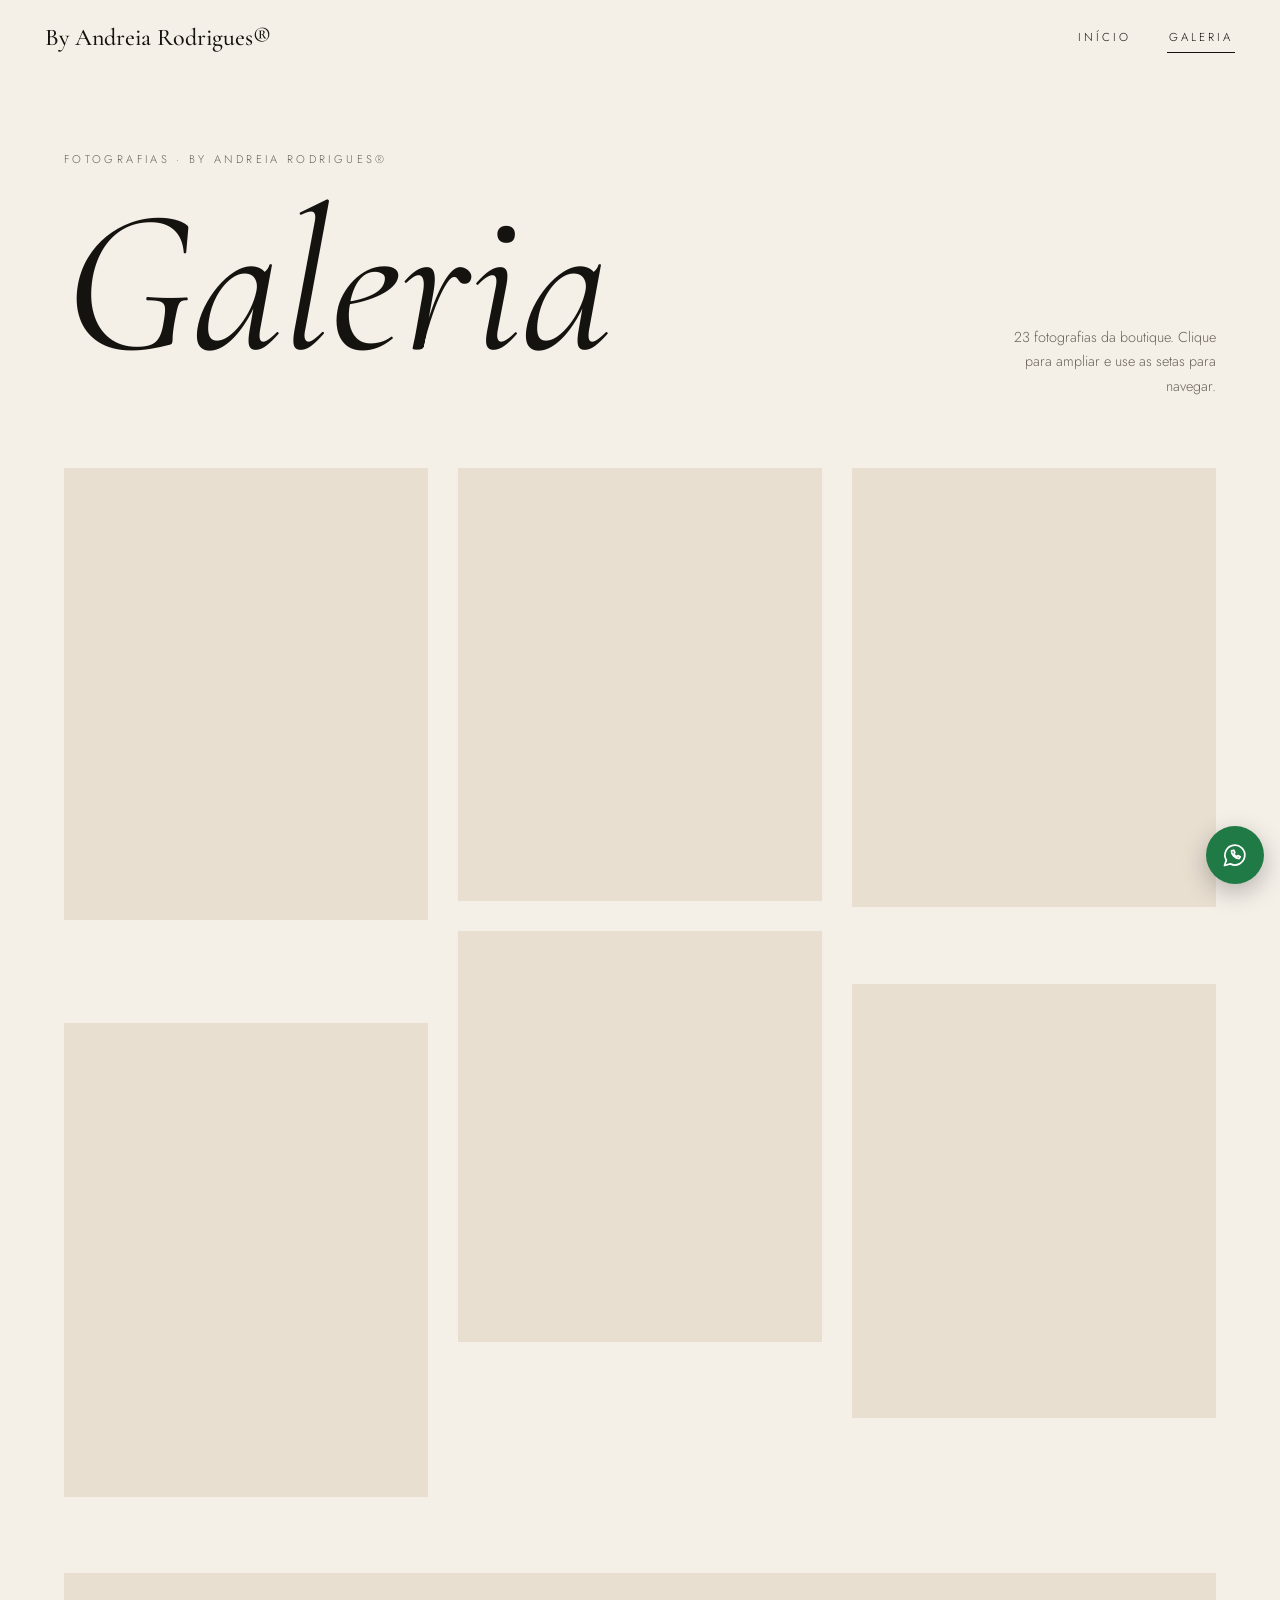
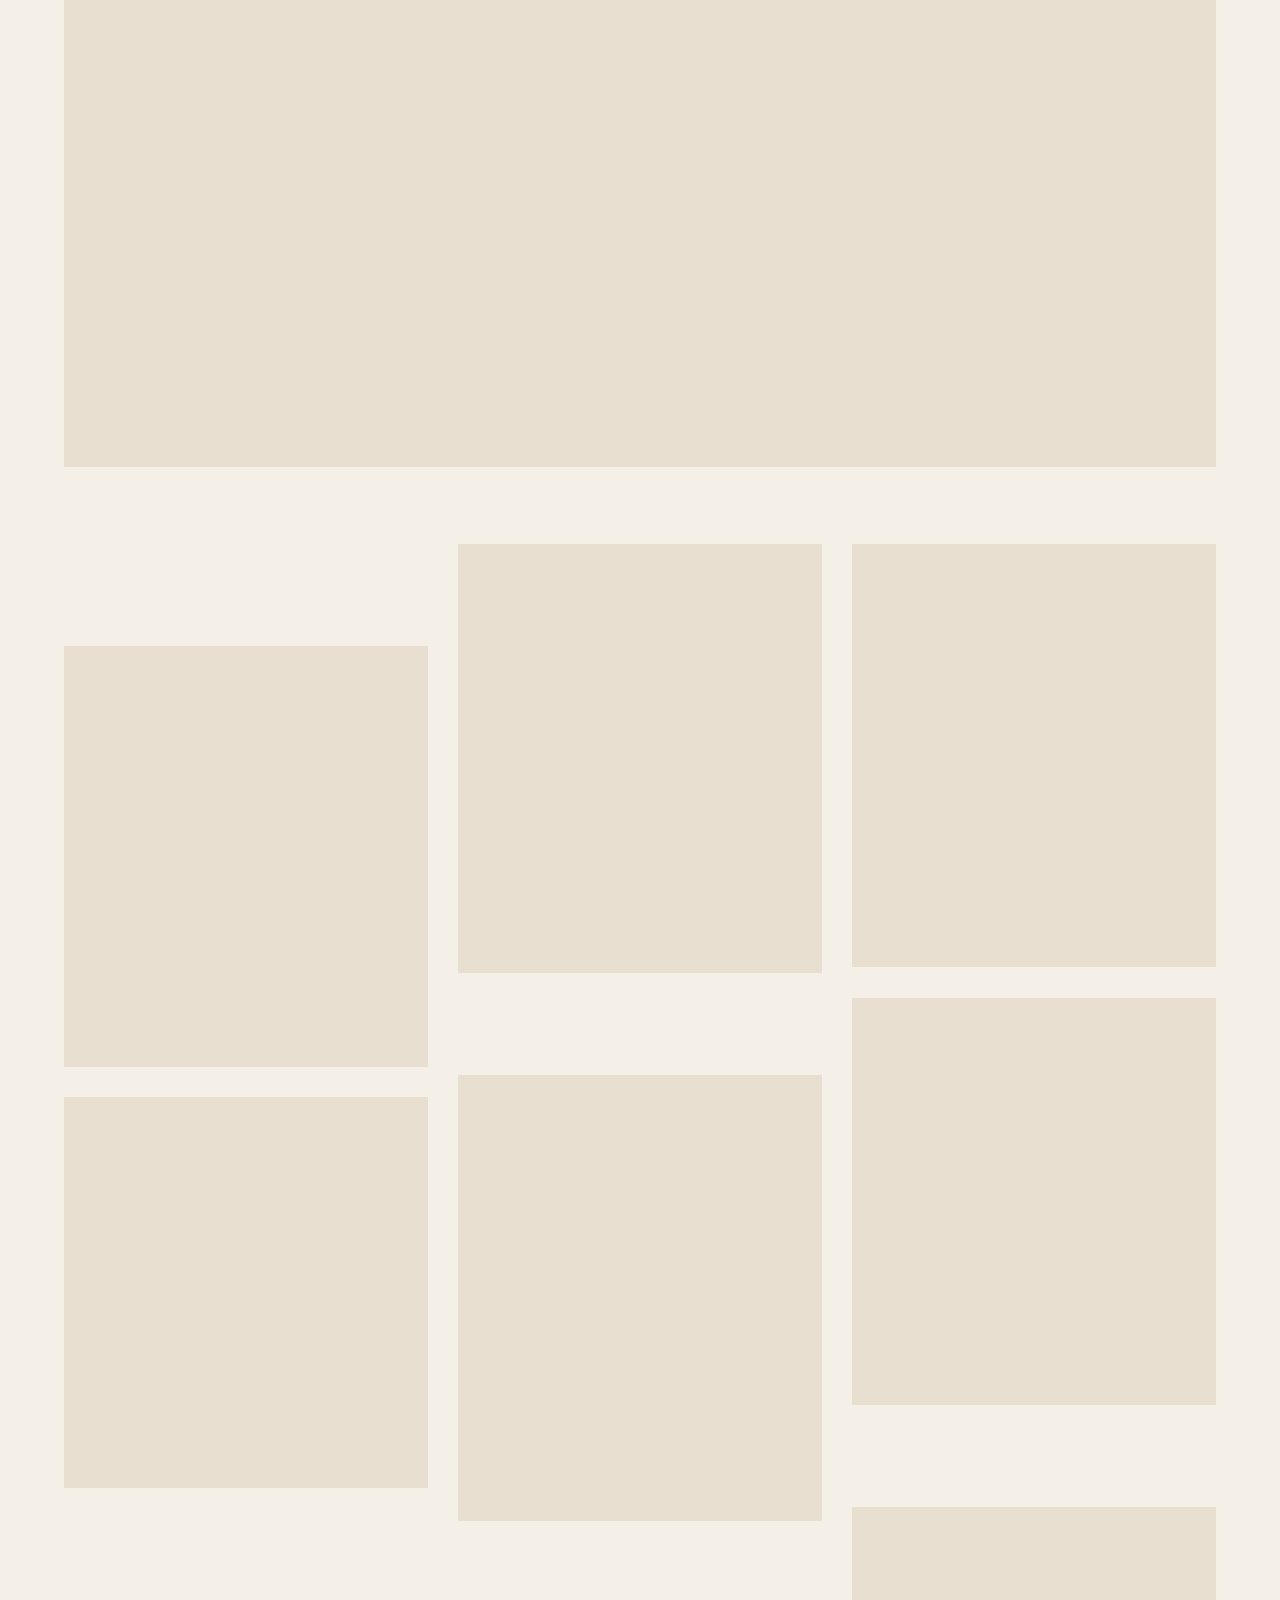
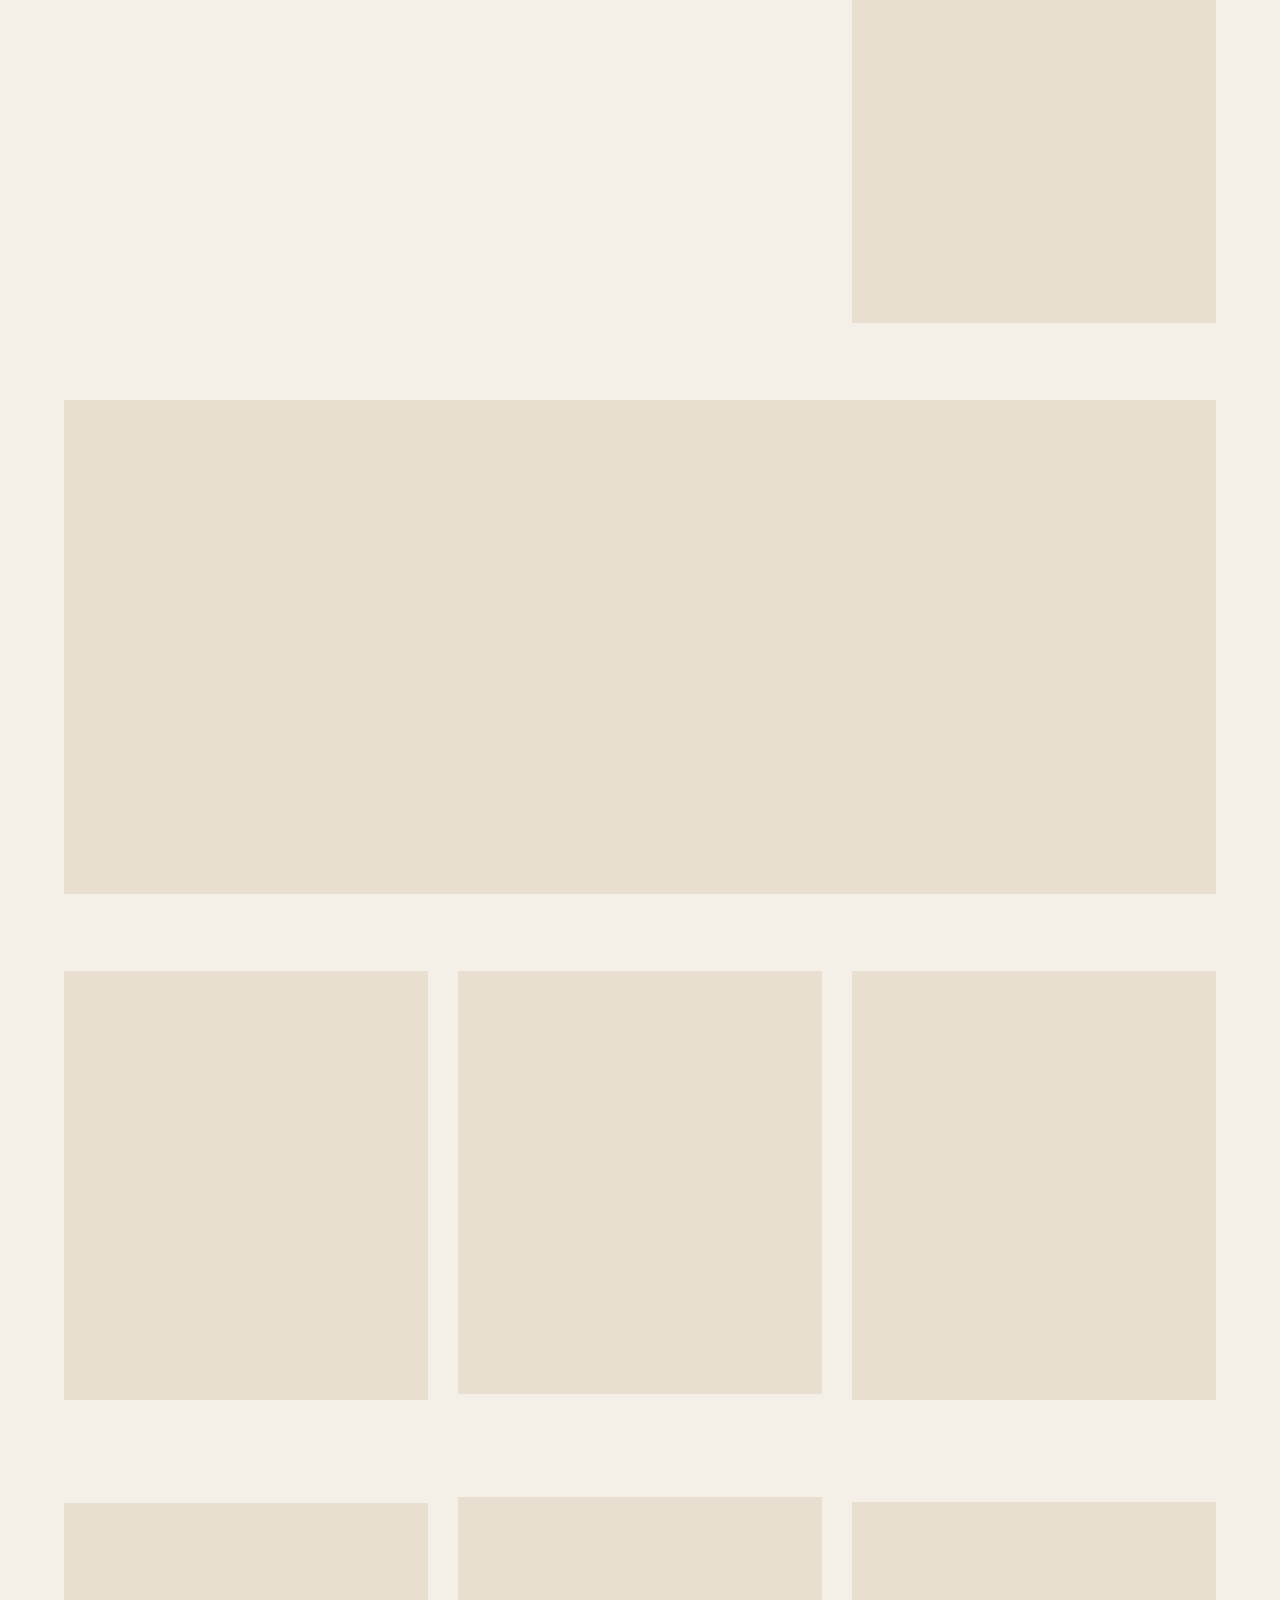
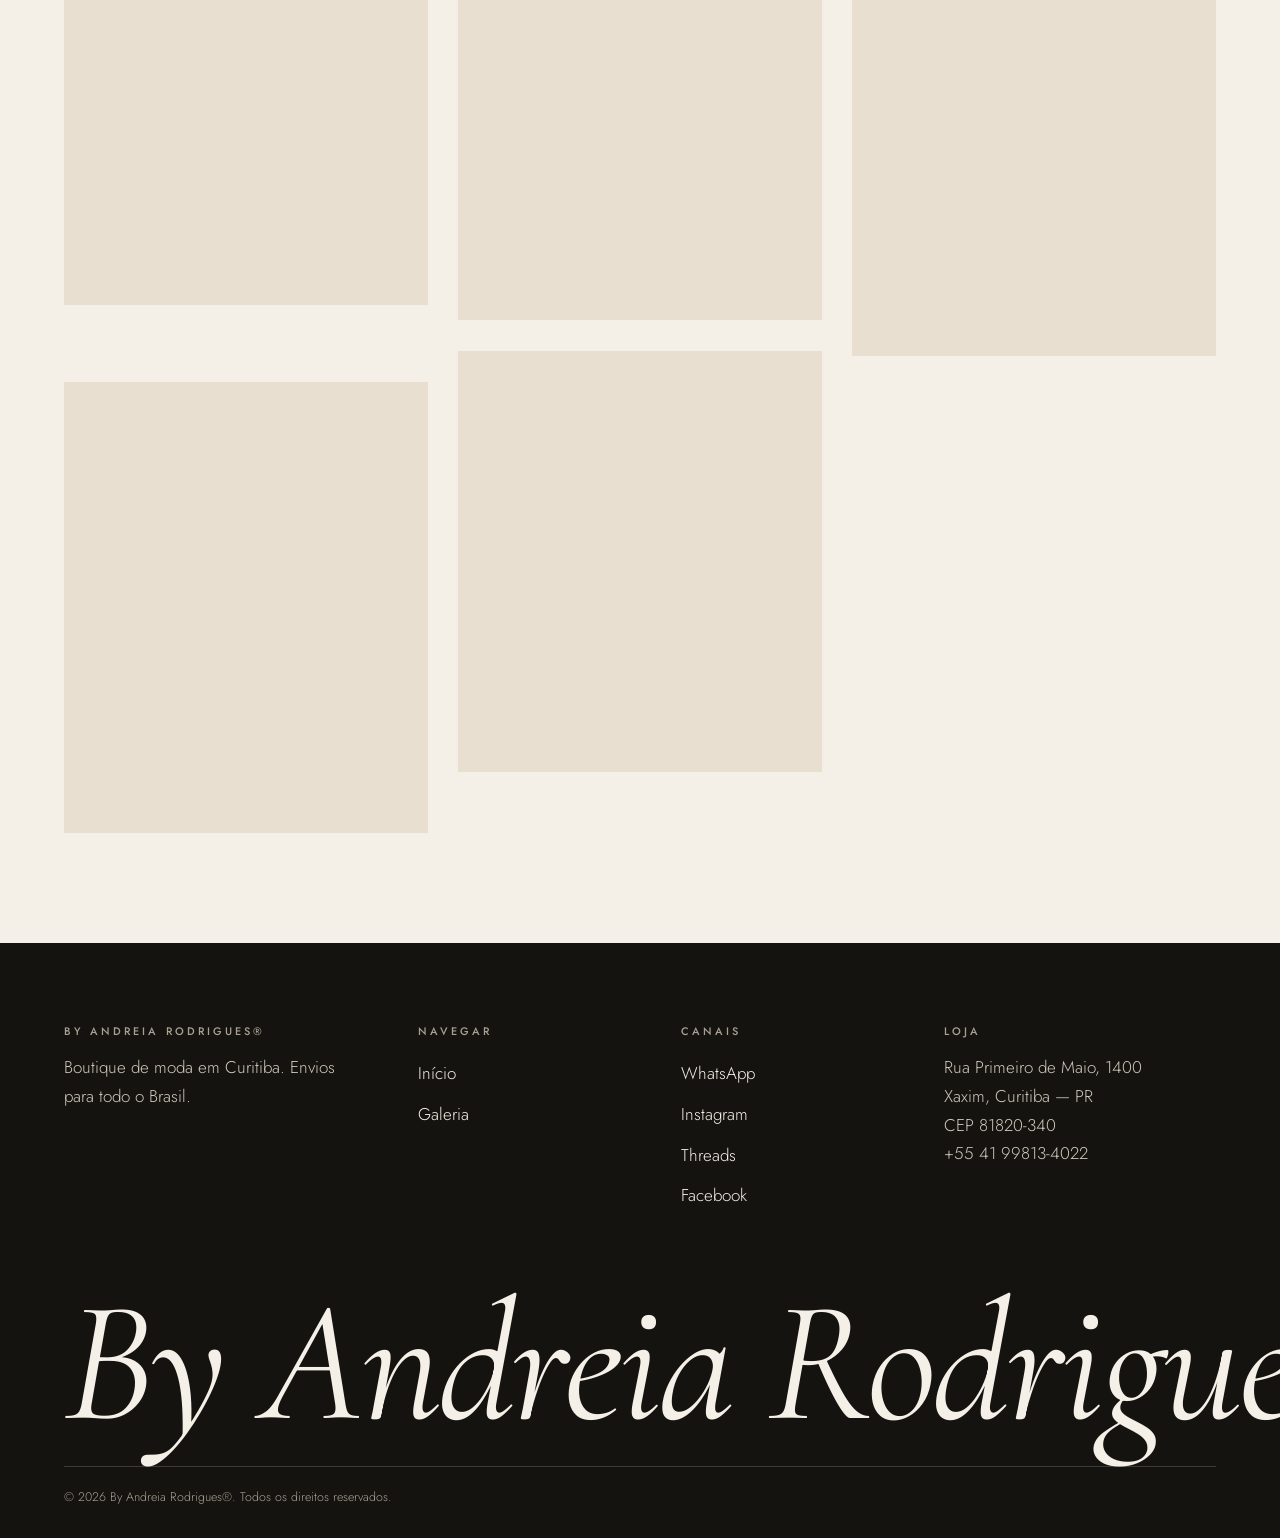
==== galeria.html @ 469074f7 "Add files via upload" ====
<!DOCTYPE html>
<html lang="pt-BR">
<head>
<meta charset="utf-8">
<meta name="viewport" content="width=device-width, initial-scale=1, viewport-fit=cover">
<title>Galeria — By Andreia Rodrigues®</title>
<meta name="description" content="Fotografias da boutique By Andreia Rodrigues®, em Curitiba: looks, conjuntos e detalhes.">
<meta name="theme-color" content="#15130f">
<meta property="og:title" content="Galeria — By Andreia Rodrigues®"><meta property="og:description" content="Fotografias da boutique By Andreia Rodrigues®, em Curitiba: looks, conjuntos e detalhes."><meta property="og:type" content="website"><meta property="og:image" content="assets/images/hero/04.webp">
<link rel="preconnect" href="https://fonts.googleapis.com"><link rel="preconnect" href="https://fonts.gstatic.com" crossorigin>
<link href="https://fonts.googleapis.com/css2?family=Cormorant+Garamond:ital,wght@0,400;0,500;1,400&family=Jost:wght@300;400;500&display=swap" rel="stylesheet">

<link rel="stylesheet" href="assets/css/style.css"><link rel="stylesheet" href="assets/css/gallery.css">
<script type="application/ld+json">{"@context":"https://schema.org","@type":"ClothingStore","name":"By Andreia Rodrigues®","telephone":"+55 41 99813-4022","address":{"@type":"PostalAddress","streetAddress":"Rua Primeiro de Maio, 1400","addressLocality":"Curitiba","addressRegion":"PR","postalCode":"81820-340","addressCountry":"BR"},"sameAs":["https://www.instagram.com/byandreiarodrigues/","https://www.threads.com/@byandreiarodrigues","https://www.facebook.com/ByAndreiaRodrigues/"]}</script>
</head>
<body>
<a class="skip" href="#main">Ir para o conteúdo</a>
<div class="cv" aria-hidden="true"></div>
<header><a class="logo" href="index.html" data-pg aria-label="By Andreia Rodrigues, início">By Andreia Rodrigues®</a>
<button class="bg" aria-label="Abrir menu" aria-expanded="false"><i></i><i></i></button>
<nav aria-label="Principal"><a href="index.html" data-pg>Início</a><a href="galeria.html" data-pg aria-current="page">Galeria</a></nav></header>
<main id="main"><div class="gh"><div><p class="eb">Fotografias · By Andreia Rodrigues®</p><h1 class="kin">Galeria</h1></div><p class="n">23 fotografias da boutique. Clique para ampliar e use as setas para navegar.</p></div>
<div class="mas"><figure><button data-n="01" aria-label="Ampliar: Vestido preto com camisa de poá"><div class="mk"><img src="assets/images/gallery/04.webp" width="1000" height="1243" alt="Vestido preto com camisa de poá" loading="lazy" decoding="async" ></div></button></figure>
<figure><button data-n="02" aria-label="Ampliar: Conjunto jeans azul"><div class="mk"><img src="assets/images/gallery/02.webp" width="997" height="1300" alt="Conjunto jeans azul" loading="lazy" decoding="async" ></div></button></figure>
<figure><button data-n="03" aria-label="Ampliar: Saia de poá com jaqueta preta"><div class="mk"><img src="assets/images/gallery/13.webp" width="1000" height="1189" alt="Saia de poá com jaqueta preta" loading="lazy" decoding="async" ></div></button></figure>
<figure><button data-n="04" aria-label="Ampliar: Vestido floral turquesa"><div class="mk"><img src="assets/images/gallery/06.webp" width="1000" height="1130" alt="Vestido floral turquesa" loading="lazy" decoding="async" ></div></button></figure>
<figure><button data-n="05" aria-label="Ampliar: Conjunto estampado azul"><div class="mk"><img src="assets/images/gallery/24.webp" width="1000" height="1207" alt="Conjunto estampado azul" loading="lazy" decoding="async" ></div></button></figure>
<figure><button data-n="06" aria-label="Ampliar: Conjunto listrado em tons neutros"><div class="mk"><img src="assets/images/gallery/03.webp" width="1000" height="1194" alt="Conjunto listrado em tons neutros" loading="lazy" decoding="async" ></div></button></figure>
<figure class="wide"><button data-n="07" aria-label="Ampliar: Regatas em várias cores"><div class="mk"><img src="assets/images/gallery/11.webp" width="1000" height="1111" alt="Regatas em várias cores" loading="lazy" decoding="async" ></div></button></figure>
<figure><button data-n="08" aria-label="Ampliar: Camiseta e short rosa"><div class="mk"><img src="assets/images/gallery/19.webp" width="1000" height="1156" alt="Camiseta e short rosa" loading="lazy" decoding="async" ></div></button></figure>
<figure><button data-n="09" aria-label="Ampliar: Camiseta e short vermelho"><div class="mk"><img src="assets/images/gallery/15.webp" width="1000" height="1075" alt="Camiseta e short vermelho" loading="lazy" decoding="async" ></div></button></figure>
<figure><button data-n="10" aria-label="Ampliar: Conjunto listrado azul claro"><div class="mk"><img src="assets/images/gallery/25.webp" width="1000" height="1180" alt="Conjunto listrado azul claro" loading="lazy" decoding="async" ></div></button></figure>
<figure><button data-n="11" aria-label="Ampliar: Conjunto azul claro com estampa floral"><div class="mk"><img src="assets/images/gallery/16.webp" width="1000" height="1225" alt="Conjunto azul claro com estampa floral" loading="lazy" decoding="async" ></div></button></figure>
<figure><button data-n="12" aria-label="Ampliar: Blusa branca e saia azul de babados"><div class="mk"><img src="assets/images/gallery/20.webp" width="1000" height="1164" alt="Blusa branca e saia azul de babados" loading="lazy" decoding="async" ></div></button></figure>
<figure><button data-n="13" aria-label="Ampliar: Blusa e saia marrons"><div class="mk"><img src="assets/images/gallery/05.webp" width="1000" height="1119" alt="Blusa e saia marrons" loading="lazy" decoding="async" ></div></button></figure>
<figure><button data-n="14" aria-label="Ampliar: Camiseta e saia de crochê"><div class="mk"><img src="assets/images/gallery/18.webp" width="1000" height="1146" alt="Camiseta e saia de crochê" loading="lazy" decoding="async" ></div></button></figure>
<figure class="wide"><button data-n="15" aria-label="Ampliar: Fachada da loja By Andreia Rodrigues com letreiro iluminado"><div class="mk"><img src="assets/images/gallery/01.webp" width="1000" height="1000" alt="Fachada da loja By Andreia Rodrigues com letreiro iluminado" loading="lazy" decoding="async" ></div></button></figure>
<figure><button data-n="16" aria-label="Ampliar: Conjunto listrado azul"><div class="mk"><img src="assets/images/gallery/12.webp" width="1000" height="1182" alt="Conjunto listrado azul" loading="lazy" decoding="async" ></div></button></figure>
<figure><button data-n="17" aria-label="Ampliar: Camiseta e short verde"><div class="mk"><img src="assets/images/gallery/22.webp" width="1000" height="1107" alt="Camiseta e short verde" loading="lazy" decoding="async" ></div></button></figure>
<figure><button data-n="18" aria-label="Ampliar: Conjunto listrado rosa"><div class="mk"><img src="assets/images/gallery/07.webp" width="1000" height="1240" alt="Conjunto listrado rosa" loading="lazy" decoding="async" ></div></button></figure>
<figure><button data-n="19" aria-label="Ampliar: Camisetas estampadas"><div class="mk"><img src="assets/images/gallery/17.webp" width="1000" height="1165" alt="Camisetas estampadas" loading="lazy" decoding="async" ></div></button></figure>
<figure><button data-n="20" aria-label="Ampliar: Regata preta e short listrado"><div class="mk"><img src="assets/images/gallery/21.webp" width="1000" height="1165" alt="Regata preta e short listrado" loading="lazy" decoding="async" ></div></button></figure>
<figure><button data-n="21" aria-label="Ampliar: Top e calça jeans escuros"><div class="mk"><img src="assets/images/gallery/14.webp" width="1000" height="1158" alt="Top e calça jeans escuros" loading="lazy" decoding="async" ></div></button></figure>
<figure><button data-n="22" aria-label="Ampliar: Camiseta e saia de crochê bege"><div class="mk"><img src="assets/images/gallery/23.webp" width="1000" height="1180" alt="Camiseta e saia de crochê bege" loading="lazy" decoding="async" ></div></button></figure>
<figure><button data-n="23" aria-label="Ampliar: Conjunto listrado verde e branco"><div class="mk"><img src="assets/images/gallery/08.webp" width="1000" height="1248" alt="Conjunto listrado verde e branco" loading="lazy" decoding="async" ></div></button></figure>
</div>
<div id="lb" role="dialog" aria-modal="true" aria-label="Visualizador de fotografias"><button class="x" aria-label="Fechar">✕</button><button class="pv" aria-label="Foto anterior">←</button><img alt=""><button class="nx" aria-label="Próxima foto">→</button><div class="ct" aria-live="polite"></div></div></main>
<footer><div class="fg">
<div><h3>By Andreia Rodrigues®</h3><p style="color:#cfc8bb;max-width:28ch">Boutique de moda em Curitiba. Envios para todo o Brasil.</p></div>
<div><h3>Navegar</h3><ul><li><a href="index.html">Início</a></li><li><a href="galeria.html">Galeria</a></li></ul></div>
<div><h3>Canais</h3><ul><li><a href="https://wa.me/5541998134022" target="_blank" rel="noopener">WhatsApp</a></li><li><a href="https://www.instagram.com/byandreiarodrigues/" target="_blank" rel="noopener">Instagram</a></li><li><a href="https://www.threads.com/@byandreiarodrigues" target="_blank" rel="noopener">Threads</a></li><li><a href="https://www.facebook.com/ByAndreiaRodrigues/" target="_blank" rel="noopener">Facebook</a></li></ul></div>
<div><h3>Loja</h3><address>Rua Primeiro de Maio, 1400<br>Xaxim, Curitiba — PR<br>CEP 81820-340<br>+55 41 99813-4022</address></div></div>
<div class="wm" aria-hidden="true">By Andreia Rodrigues</div>
<div class="copy">© <span id="yr">2026</span> By Andreia Rodrigues®. Todos os direitos reservados.</div></footer>
<a class="fab" href="https://wa.me/5541998134022" target="_blank" rel="noopener" aria-label="Conversar no WhatsApp"><svg class="ic" viewBox="0 0 24 24" aria-hidden="true"><path d="M3 21l1.6-4.6A8.5 8.5 0 1 1 8 19.6z"/><path d="M9 8.5c0 3.5 3 6.5 6.5 6.5l1-1.5-2-1-1 .8c-1-.4-2-1.4-2.4-2.4l.8-1-1-2z"/></svg></a>
<button class="top" aria-label="Voltar ao topo">↑</button>
<script src="assets/js/main.js"></script>
<script src="assets/js/animations.js"></script>
<script src="assets/js/gallery.js"></script>
</body></html>
---- assets/css/style.css ----
:root{--iv:#f4efe7;--sand:#e8dfd1;--ink:#15130f;--mut:#6a6358;--blue:#8fb0cb;--line:rgba(21,19,15,.16);--serif:"Cormorant Garamond","Times New Roman",serif;--sans:"Jost","Helvetica Neue",Arial,sans-serif;--ease:cubic-bezier(.2,.7,.2,1);--x:cubic-bezier(.77,0,.18,1)}
*,*::before,*::after{box-sizing:border-box}
html{scroll-padding-top:90px;-webkit-text-size-adjust:100%}
body{margin:0;background:var(--iv);color:var(--ink);font:300 17px/1.7 var(--sans);overflow-x:hidden}
body.lock{overflow:hidden}
img{display:block;max-width:100%;height:auto}a{color:inherit}
h1,h2,h3,p{margin:0}h1,h2{font-family:var(--serif);font-weight:400;line-height:.95}
:focus-visible{outline:2px solid var(--blue);outline-offset:3px}
.skip{position:absolute;left:-999px;top:8px;background:var(--ink);color:var(--iv);padding:8px 14px;z-index:200}.skip:focus{left:8px}
.eb{font-size:.7rem;letter-spacing:.3em;text-transform:uppercase;color:var(--mut)}
.cv{position:fixed;inset:0;z-index:150;background:var(--ink);pointer-events:none;animation:cvIn .9s var(--x) .05s forwards}
.cv.go{animation:cvOut .6s var(--x) forwards;pointer-events:all}
@keyframes cvIn{to{transform:translateY(-100%)}}@keyframes cvOut{from{transform:translateY(100%)}to{transform:none}}
header{position:fixed;top:0;left:0;right:0;z-index:60;display:flex;justify-content:space-between;align-items:center;padding:calc(14px + env(safe-area-inset-top,0px)) clamp(18px,3.5vw,52px) 12px;background:rgba(244,239,231,.82);-webkit-backdrop-filter:blur(12px);backdrop-filter:blur(12px)}
.logo{font:500 1.5rem var(--serif);text-decoration:none}
nav{display:flex;gap:34px}
nav a{font-size:.72rem;letter-spacing:.26em;text-transform:uppercase;text-decoration:none;padding:14px 2px;position:relative}
nav a::after{content:"";position:absolute;left:0;bottom:9px;height:1px;width:100%;background:currentColor;transform:scaleX(0);transform-origin:right;transition:transform .5s var(--x)}
nav a:hover::after,nav a[aria-current="page"]::after{transform:scaleX(1);transform-origin:left}
.bg{display:none;background:none;border:0;color:inherit;width:48px;height:48px;cursor:pointer}.bg i{display:block;width:24px;height:1px;background:currentColor;margin:7px auto;transition:.4s}
.btn{display:inline-flex;align-items:center;justify-content:center;min-height:52px;padding:0 30px;border:1px solid var(--ink);font-size:.72rem;letter-spacing:.22em;text-transform:uppercase;text-decoration:none;position:relative;overflow:hidden;isolation:isolate;transition:color .5s;background:none;color:var(--ink);cursor:pointer}
.btn::before{content:"";position:absolute;inset:0;background:var(--ink);transform:translateY(101%);transition:transform .5s var(--x);z-index:-1}
.btn:hover{color:var(--iv)}.btn:hover::before{transform:none}
.btn.f{background:var(--ink);color:var(--iv)}.btn.f::before{background:var(--blue)}.btn.f:hover{color:var(--ink)}
.btn.l{border-color:var(--iv);color:var(--iv)}.btn.l::before{background:var(--iv)}.btn.l:hover{color:var(--ink)}
.rv{opacity:0;transform:translateY(40px);transition:opacity 1.1s,transform 1.1s var(--ease)}.rv.in{opacity:1;transform:none}
.mk{overflow:hidden;clip-path:inset(0 0 100% 0);transition:clip-path 1.4s var(--x)}.mk.in{clip-path:inset(0)}
.mk img{width:100%;height:100%;object-fit:cover;transform:scale(1.25);transition:transform 1.8s var(--ease)}.mk.in img{transform:scale(1)}
.mk:hover img{transform:scale(1.05)}
.hero{position:relative;height:max(100svh,640px);overflow:hidden}
.hero>*{position:absolute}
.h-t{font-family:var(--serif);line-height:.8;white-space:nowrap;font-weight:400;opacity:0;transform:translateY(40px);transition:opacity 1.2s,transform 1.4s var(--ease)}
.h-t1{left:3vw;top:15vh;font-size:min(20vw,33vh);z-index:1;transition-delay:.55s}
.h-t2{right:3vw;bottom:12vh;font-size:min(14vw,23vh);font-style:italic;z-index:3;color:#fff;mix-blend-mode:difference;transition-delay:.8s}
.h-t2 sup{font-size:.22em;vertical-align:top;line-height:3}
.h-main{left:max(50vw,calc(50% - 6vh));top:13vh;width:min(40vw,57vh);aspect-ratio:3/4;z-index:2;clip-path:inset(100% 0 0 0);transition:clip-path 1.7s var(--x) .15s}
.h-main img,.h-f img{width:100%;height:100%;object-fit:cover}
.h-main img{transform:scale(1.18);transition:transform 2.4s var(--ease) .15s}
.ready .h-main{clip-path:inset(0)}.ready .h-main img{transform:none}.ready .h-t{opacity:1;transform:none}
.h-f{z-index:2;opacity:0;transition:opacity 1.2s 1.1s}.ready .h-f{opacity:1}
.h-f.b{left:6vw;top:50vh;width:min(14vw,21vh);aspect-ratio:4/5}.h-f.c{left:34vw;top:55vh;width:min(13vw,20vh);aspect-ratio:4/5}
.h-s{z-index:4;font-size:.68rem;letter-spacing:.28em;text-transform:uppercase;opacity:0;transition:opacity 1s 1.3s}.ready .h-s{opacity:1}
.h-s.a{left:3.5vw;top:calc(11vh + 10px)}.h-s.d{right:3.5vw;top:calc(11vh + 10px);text-align:right}
.h-cta{left:3.5vw;bottom:6vh;z-index:4;display:flex;gap:12px;opacity:0;transition:opacity 1s 1.4s}.ready .h-cta{opacity:1}
.mq{overflow:hidden;background:var(--ink);color:var(--iv);padding:22px 0;white-space:nowrap}
.mq div{display:inline-flex;animation:mq 42s linear infinite}.mq:hover div{animation-play-state:paused}
.mq span{font:italic 400 clamp(1.8rem,4vw,3.2rem)/1 var(--serif);padding:0 .6em}.mq span::after{content:"✦";font:normal .45em var(--sans);color:var(--blue);margin-left:1.2em;vertical-align:middle}
@keyframes mq{to{transform:translateX(-50%)}}
.blk{padding:clamp(80px,12vw,170px) clamp(20px,5vw,72px)}
.looks{display:grid;grid-template-columns:repeat(12,1fr);gap:clamp(14px,2vw,30px);align-items:start}
.looks h2{grid-column:1/-1;font-size:clamp(3rem,9vw,8.5rem);margin-bottom:6vw}.looks h2 em{color:var(--mut)}
.looks .mk{aspect-ratio:3/4}
.looks .l1{grid-column:1/6}.l2{grid-column:7/11;margin-top:10vw}.l3{grid-column:2/6;margin-top:-4vw}.l4{grid-column:8/13;margin-top:2vw}.l5{grid-column:5/9;margin-top:-6vw}
.looks .mk{position:relative}
.about{display:grid;grid-template-columns:1fr 1fr;gap:clamp(30px,7vw,120px);align-items:center;background:var(--sand)}
.stack{position:relative;aspect-ratio:1/1.15}.stack .mk{position:absolute}.stack .s1{left:0;top:0;width:68%;height:78%}.stack .s2{right:0;bottom:0;width:48%;height:50%;border:8px solid var(--sand)}
.kin{font:400 clamp(1.9rem,3.6vw,3.4rem)/1.12 var(--serif)}.kin .w{display:inline-block;margin-right:.26em}
.about p.t{margin-top:28px;max-width:44ch;color:var(--mut)}
.cta2{background:var(--ink);color:var(--iv);text-align:center;overflow:hidden}
.cta2 h2{font-size:clamp(4rem,16vw,15rem);font-style:italic;margin:18px 0 6vw}
.fan{display:flex;justify-content:center;gap:clamp(8px,1.6vw,22px);margin-bottom:6vw}
.fan a{display:block;width:clamp(70px,17vw,250px);aspect-ratio:3/4;overflow:hidden;transition:transform .8s var(--ease)}.fan img{width:100%;height:100%;object-fit:cover}
.fan a:nth-child(1){transform:rotate(-6deg) translateY(20px)}.fan a:nth-child(2){transform:translateY(-14px)}.fan a:nth-child(3){transform:translateY(8px)}.fan a:nth-child(4){transform:rotate(6deg) translateY(26px)}
.fan:hover a{transform:none}.fan a:hover{transform:translateY(-16px)!important}
.contact{text-align:center}.contact h2{font-size:clamp(2.6rem,6vw,5.4rem);max-width:15ch;margin:16px auto 0}
.wa{display:flex;align-items:center;justify-content:space-between;gap:20px;max-width:900px;margin:48px auto 18px;padding:34px clamp(22px,4vw,52px);background:var(--ink);color:var(--iv);text-decoration:none;text-align:left;transition:background .5s}
.wa:hover{background:#243d2c}.wa b{display:block;font:400 clamp(1.7rem,3.6vw,2.7rem)/1.1 var(--serif)}.wa small{font-size:.74rem;letter-spacing:.18em;text-transform:uppercase;opacity:.8}.wa svg{width:48px;height:48px;flex:none}
.soc{display:grid;grid-template-columns:repeat(3,1fr);gap:18px;max-width:900px;margin:0 auto}
.soc a{display:flex;flex-direction:column;align-items:center;gap:12px;padding:30px 12px;border:1px solid var(--line);text-decoration:none;font-size:.72rem;letter-spacing:.24em;text-transform:uppercase;transition:transform .5s var(--ease),background .5s,border-color .5s}
.soc a:hover{transform:translateY(-7px);background:var(--sand);border-color:var(--ink)}.soc svg{width:30px;height:30px}
svg.ic{fill:none;stroke:currentColor;stroke-width:1.5;stroke-linecap:round;stroke-linejoin:round}
.loc{display:grid;grid-template-columns:1.15fr .85fr;gap:clamp(30px,6vw,100px);align-items:center;background:var(--sand)}
.loc .mk{aspect-ratio:4/3.3}.loc h2{font-size:clamp(2.6rem,5.4vw,4.8rem);margin:14px 0 24px}
.loc address{font-style:normal;color:var(--mut);margin-bottom:30px}.loc address b{color:var(--ink);font-weight:400}
footer{background:var(--ink);color:var(--iv);padding:80px clamp(20px,5vw,72px) calc(30px + env(safe-area-inset-bottom,0px));overflow:hidden}
.fg{display:grid;grid-template-columns:1.4fr 1fr 1fr 1.2fr;gap:36px}
footer h3{font:500 .68rem var(--sans);letter-spacing:.28em;text-transform:uppercase;color:#a8a093;margin-bottom:14px}
footer ul{list-style:none;margin:0;padding:0}footer a{text-decoration:none;display:inline-block;padding:6px 0;transition:color .3s}footer a:hover{color:var(--blue)}
footer address{font-style:normal;color:#cfc8bb}
.wm{font:italic 400 clamp(3rem,13.5vw,15rem)/.9 var(--serif);margin:70px 0 24px;white-space:nowrap;letter-spacing:-.02em}
.copy{border-top:1px solid rgba(244,239,231,.18);padding-top:20px;font-size:.78rem;color:#a8a093}
.fab,.top{position:fixed;z-index:55;display:grid;place-items:center;border-radius:50%;text-decoration:none;transition:transform .4s var(--ease),opacity .4s}
.fab{right:max(16px,env(safe-area-inset-right,0px));bottom:calc(16px + env(safe-area-inset-bottom,0px));width:58px;height:58px;background:#1f7a45;color:#fff;box-shadow:0 8px 24px rgba(0,0,0,.25)}.fab:hover{transform:scale(1.08)}.fab svg{width:28px;height:28px}
.top{left:16px;bottom:calc(16px + env(safe-area-inset-bottom,0px));width:48px;height:48px;background:var(--iv);border:1px solid var(--ink);color:var(--ink);cursor:pointer;opacity:0;pointer-events:none}.top.on{opacity:1;pointer-events:all}
@media (max-width:900px){
.bg{display:block}nav{position:absolute;top:0;left:0;right:0;height:100svh;background:var(--iv);flex-direction:column;justify-content:center;align-items:center;gap:12px;transform:translateY(-100%);transition:transform .7s var(--x);z-index:-1}
nav a{font:400 2.8rem var(--serif);letter-spacing:0;text-transform:none}header.open nav{transform:none}header.open .bg i:first-child{transform:translateY(4px) rotate(45deg)}header.open .bg i:last-child{transform:translateY(-4px) rotate(-45deg)}
.h-t1{font-size:27vw;top:14vh;left:4vw}.h-t2{font-size:19vw;bottom:22vh;right:4vw}.h-main{left:19vw;top:21vh;width:60vw;max-height:60vh}
.h-f.b{left:3vw;top:58vh;width:27vw}.h-f.c{left:auto;right:4vw;top:52vh;width:25vw}.h-s.d{display:none}.h-s.a{top:calc(10vh - 6px)}
.h-cta{flex-direction:column;right:4vw;left:4vw;bottom:4vh}.h-cta .btn{min-height:48px}
.looks .l1{grid-column:1/8}.l2{grid-column:6/13;margin-top:6vw}.l3{grid-column:1/7;margin-top:0}.l4{grid-column:7/13;margin-top:10vw}.l5{grid-column:3/10;margin-top:0}
.about,.loc{grid-template-columns:1fr}.soc{grid-template-columns:1fr}.wa{flex-direction:column;align-items:flex-start}.fg{grid-template-columns:1fr 1fr}}
@media (max-width:520px){.fg{grid-template-columns:1fr}}
@media (prefers-reduced-motion:reduce){*,*::before,*::after{animation-duration:.01ms!important;animation-iteration-count:1!important;transition-duration:.01ms!important;transition-delay:0s!important}.rv,.h-t,.h-f,.h-s,.h-cta{opacity:1;transform:none}.mk,.h-main{clip-path:none}.mk img,.h-main img{transform:none}.cv{display:none}}
#intro{position:fixed;inset:0;z-index:170;background:var(--ink);color:var(--iv);display:grid;place-items:center;transition:transform 1.1s var(--x)}#intro.out{transform:translateY(-100%)}
#intro .nm{font:400 clamp(2.2rem,7.5vw,6rem)/1 var(--serif);display:flex;flex-wrap:wrap;justify-content:center;gap:0 .3em;padding:0 20px;text-align:center}
#intro .wd{white-space:nowrap;display:inline-block;overflow:hidden;padding-bottom:.12em}#intro i{display:inline-block;font-style:italic;transform:translateY(105%);animation:iu 1s var(--ease) forwards}
#intro small{display:block;text-align:center;margin-top:20px;font-size:.68rem;letter-spacing:.42em;text-transform:uppercase;color:var(--blue);opacity:0;animation:fi 1s 1.1s forwards}
@keyframes iu{to{transform:none}}@keyframes fi{to{opacity:1}}
@media (prefers-reduced-motion:reduce){#intro{display:none}}
---- assets/css/gallery.css ----
.gh{padding:150px clamp(20px,5vw,72px) 30px;max-width:1600px;margin:0 auto;display:grid;grid-template-columns:1fr auto;gap:30px;align-items:end}
.gh h1{font-size:clamp(4.5rem,16vw,15rem);font-style:italic}.gh .n{text-align:right;color:var(--mut);max-width:26ch;font-size:.9rem}
.mas{columns:3;column-gap:clamp(14px,2.4vw,36px);padding:40px clamp(20px,5vw,72px) 110px;max-width:1600px;margin:0 auto}
.mas figure{break-inside:avoid;margin:0 0 clamp(14px,2.4vw,36px);position:relative;background:var(--sand)}
.mas figure:nth-of-type(3n+2){margin-top:clamp(40px,8vw,130px)}.mas figure:nth-of-type(4n+1){margin-bottom:clamp(40px,6vw,100px)}
.mas .mk{display:block}.mas button{display:block;width:100%;padding:0;border:0;background:none;cursor:zoom-in;position:relative}
.mas .mk img{height:auto}
.mas figure:not(.wide) .mk:hover img{transform:scale(1.06)}
.mas button::after{content:attr(data-n);position:absolute;left:14px;bottom:10px;color:#fff;font:italic 400 1.5rem var(--serif);opacity:0;transform:translateY(8px);transition:.5s var(--ease);text-shadow:0 1px 8px rgba(0,0,0,.45)}
.mas button:hover::after,.mas button:focus-visible::after{opacity:1;transform:none}
.mas .wide{column-span:all;margin:clamp(30px,6vw,90px) 0}.mas .wide .mk{aspect-ratio:21/9}.mas .wide img{height:100%;object-fit:cover}
#lb{position:fixed;inset:0;z-index:180;background:rgba(15,13,11,.96);display:none;align-items:center;justify-content:center;padding:70px 76px 64px;touch-action:pan-y}
#lb.open{display:flex}#lb img{max-width:100%;max-height:100%;object-fit:contain;animation:lbf .5s var(--ease)}
@keyframes lbf{from{opacity:0;transform:scale(.98)}to{opacity:1;transform:none}}
#lb button{position:absolute;background:none;border:1px solid rgba(255,255,255,.4);color:#fff;width:52px;height:52px;border-radius:50%;font-size:1.3rem;cursor:pointer;transition:.3s}#lb button:hover{background:#fff;color:#000}
#lb .x{top:calc(14px + env(safe-area-inset-top,0px));right:16px}#lb .pv{left:14px;top:50%}#lb .nx{right:14px;top:50%}
#lb .ct{position:absolute;bottom:calc(20px + env(safe-area-inset-bottom,0px));left:0;right:0;text-align:center;color:#d0c9bc;font:italic 1.3rem var(--serif);letter-spacing:.1em}
@media (max-width:900px){.mas{columns:2}.gh{grid-template-columns:1fr}.gh .n{text-align:left}.mas figure:nth-of-type(3n+2){margin-top:0}.mas figure:nth-of-type(2n){margin-top:36px}.mas .wide .mk{aspect-ratio:4/3}#lb{padding:70px 10px 70px}#lb .pv,#lb .nx{top:auto;bottom:calc(10px + env(safe-area-inset-bottom,0px))}#lb .pv{left:16px}#lb .nx{right:16px}}
@media (max-width:520px){.mas{column-gap:12px}.mas figure{margin-bottom:12px}}
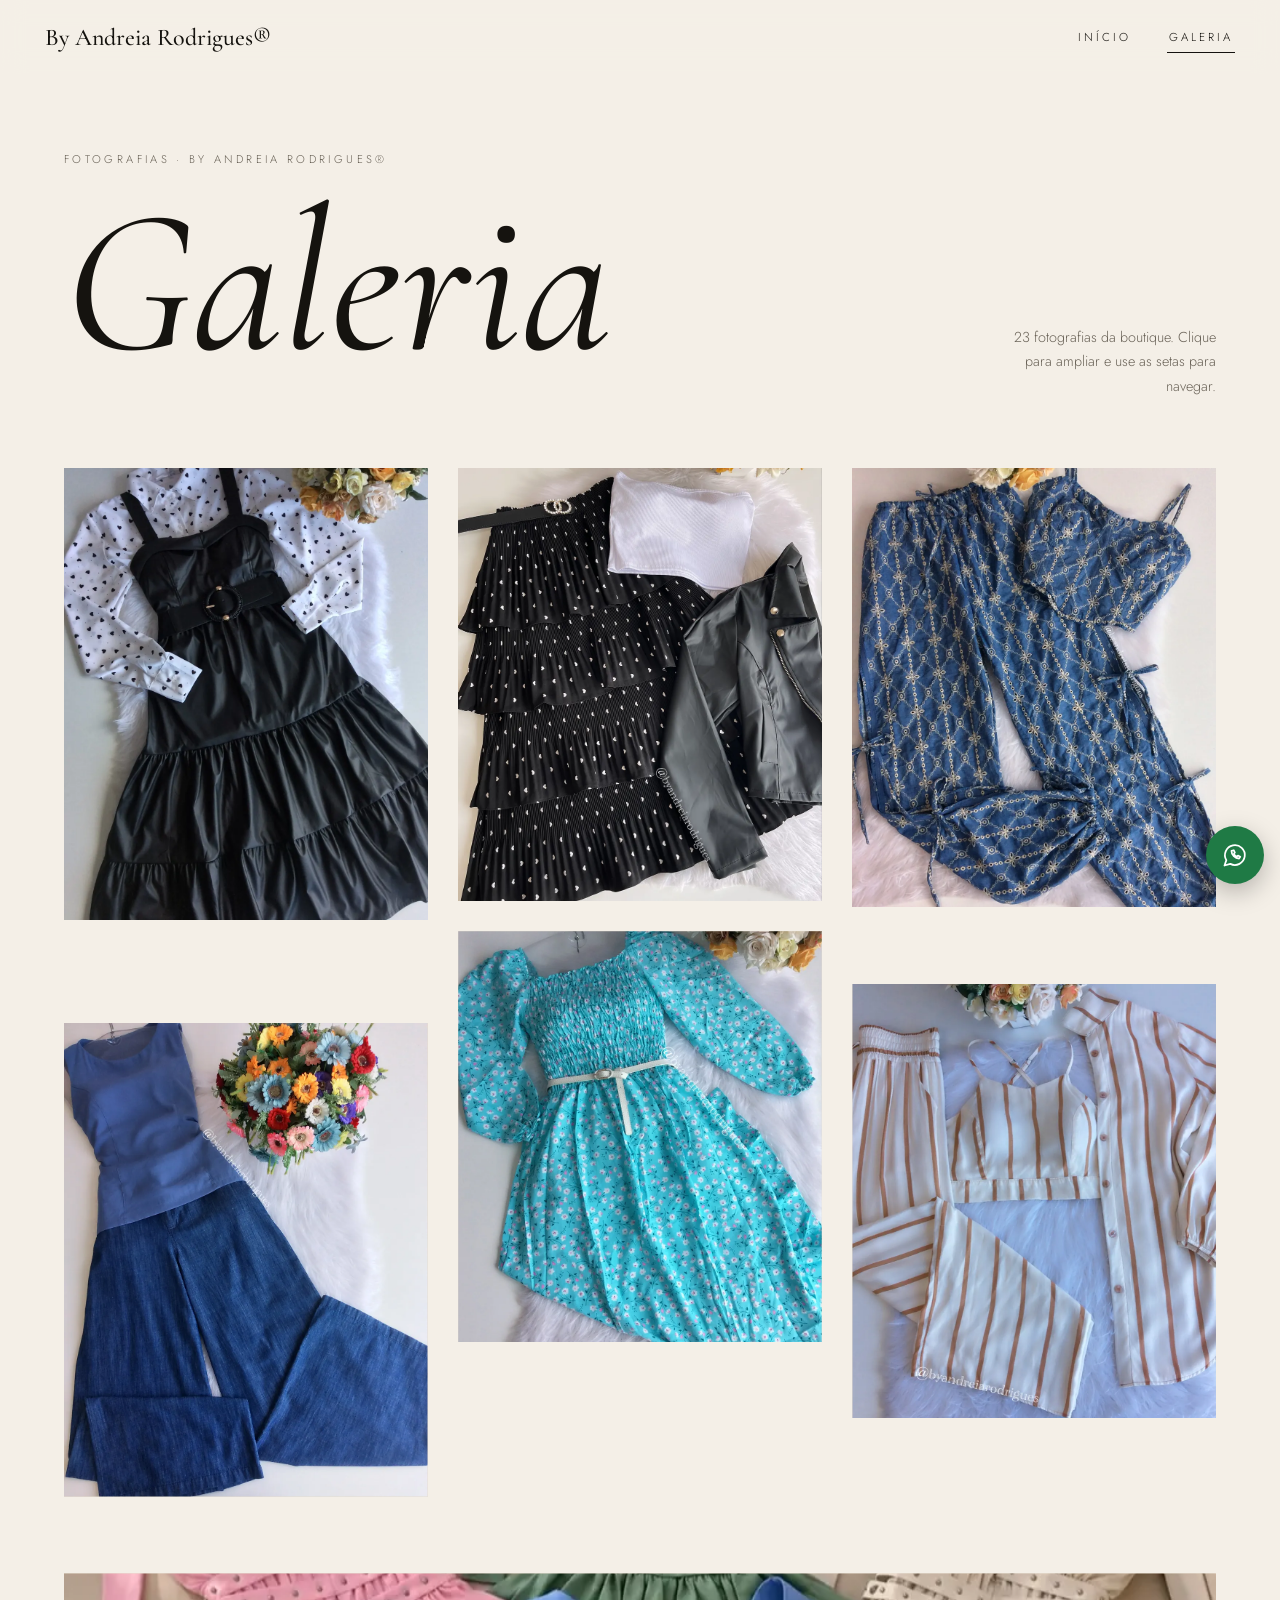
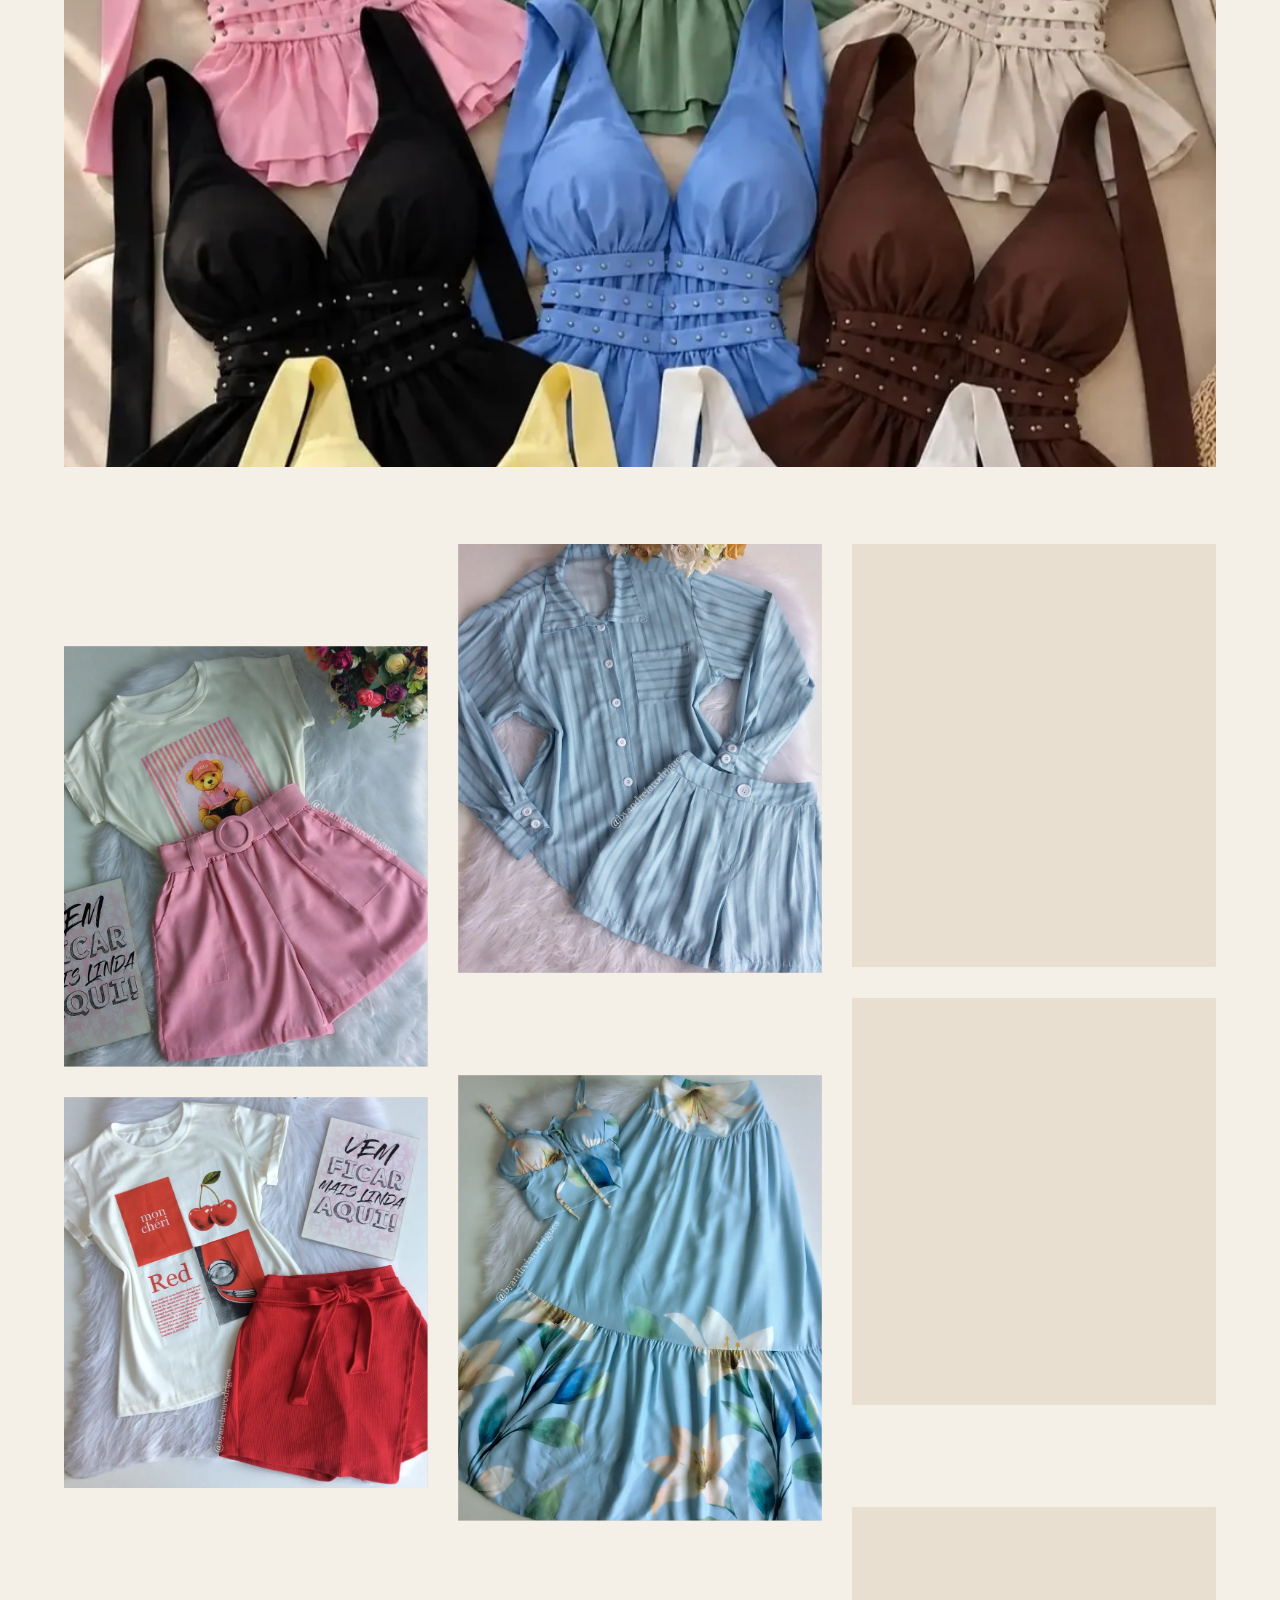
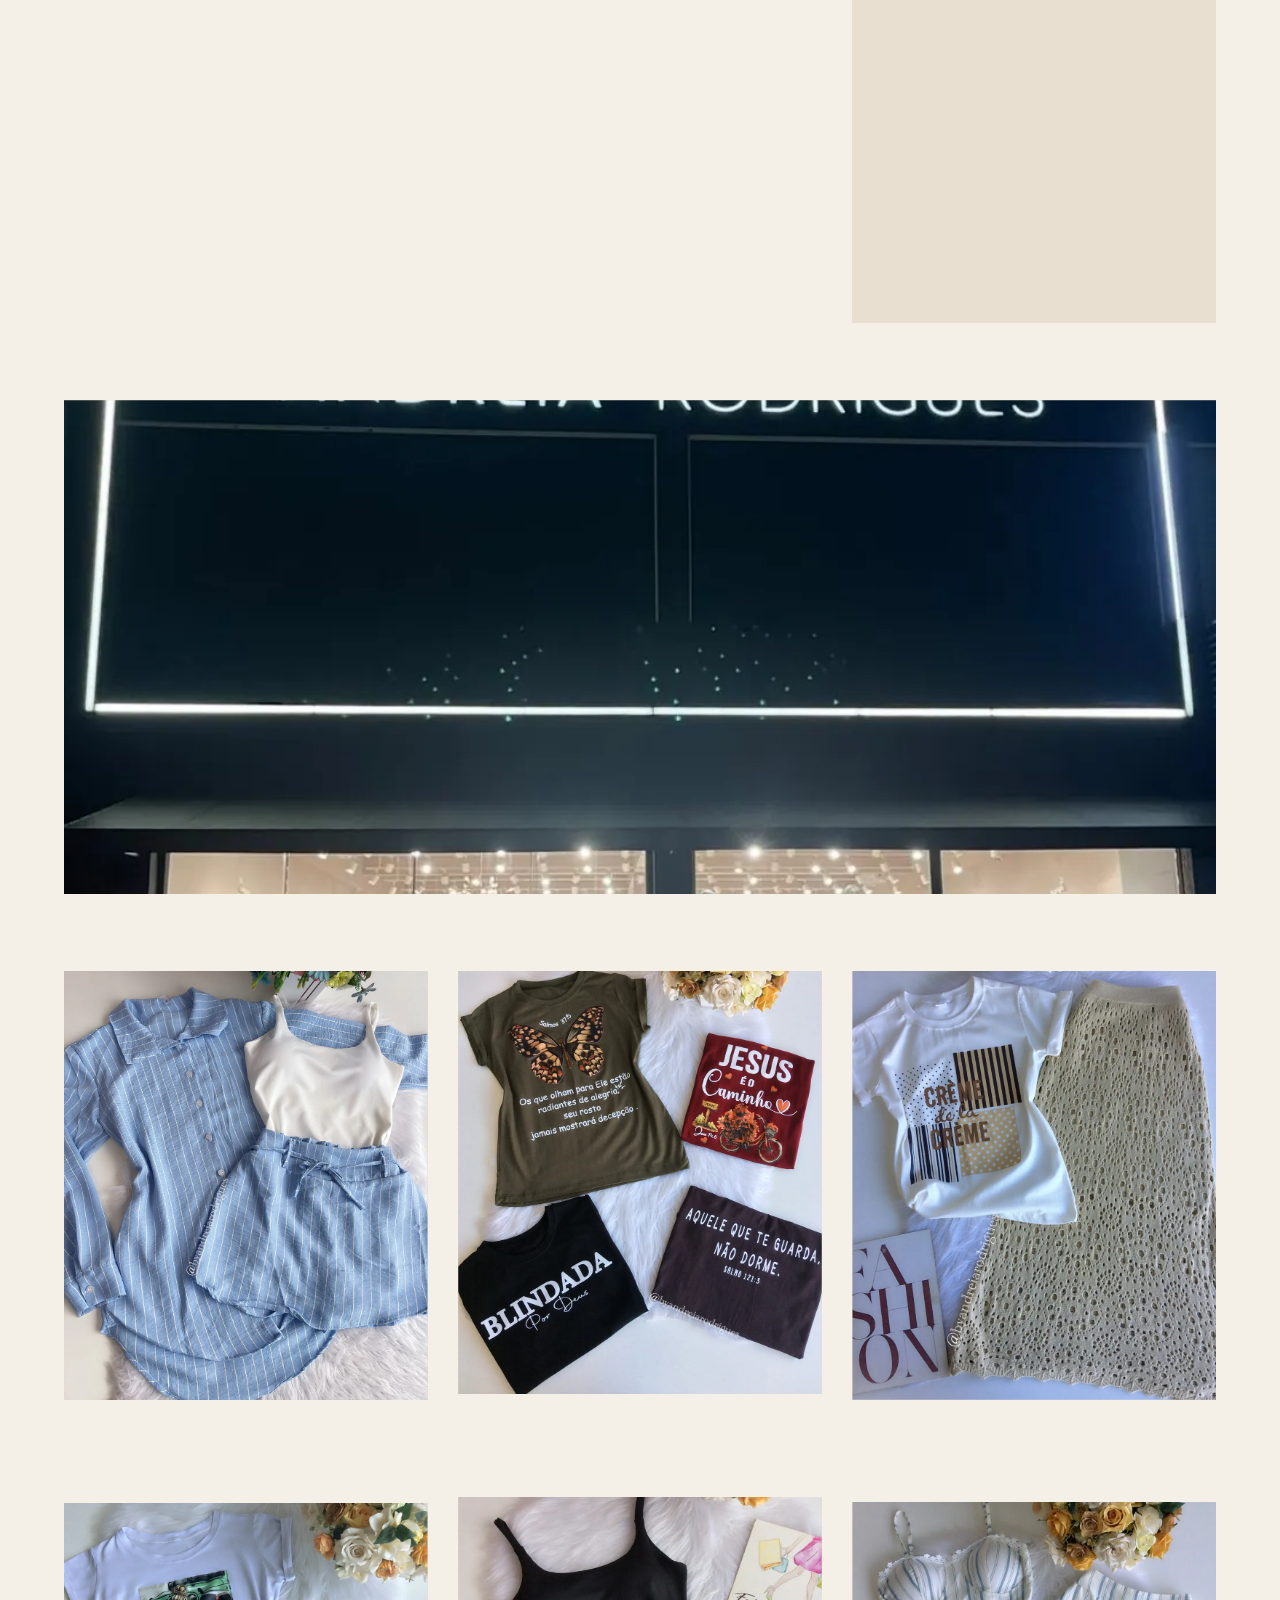
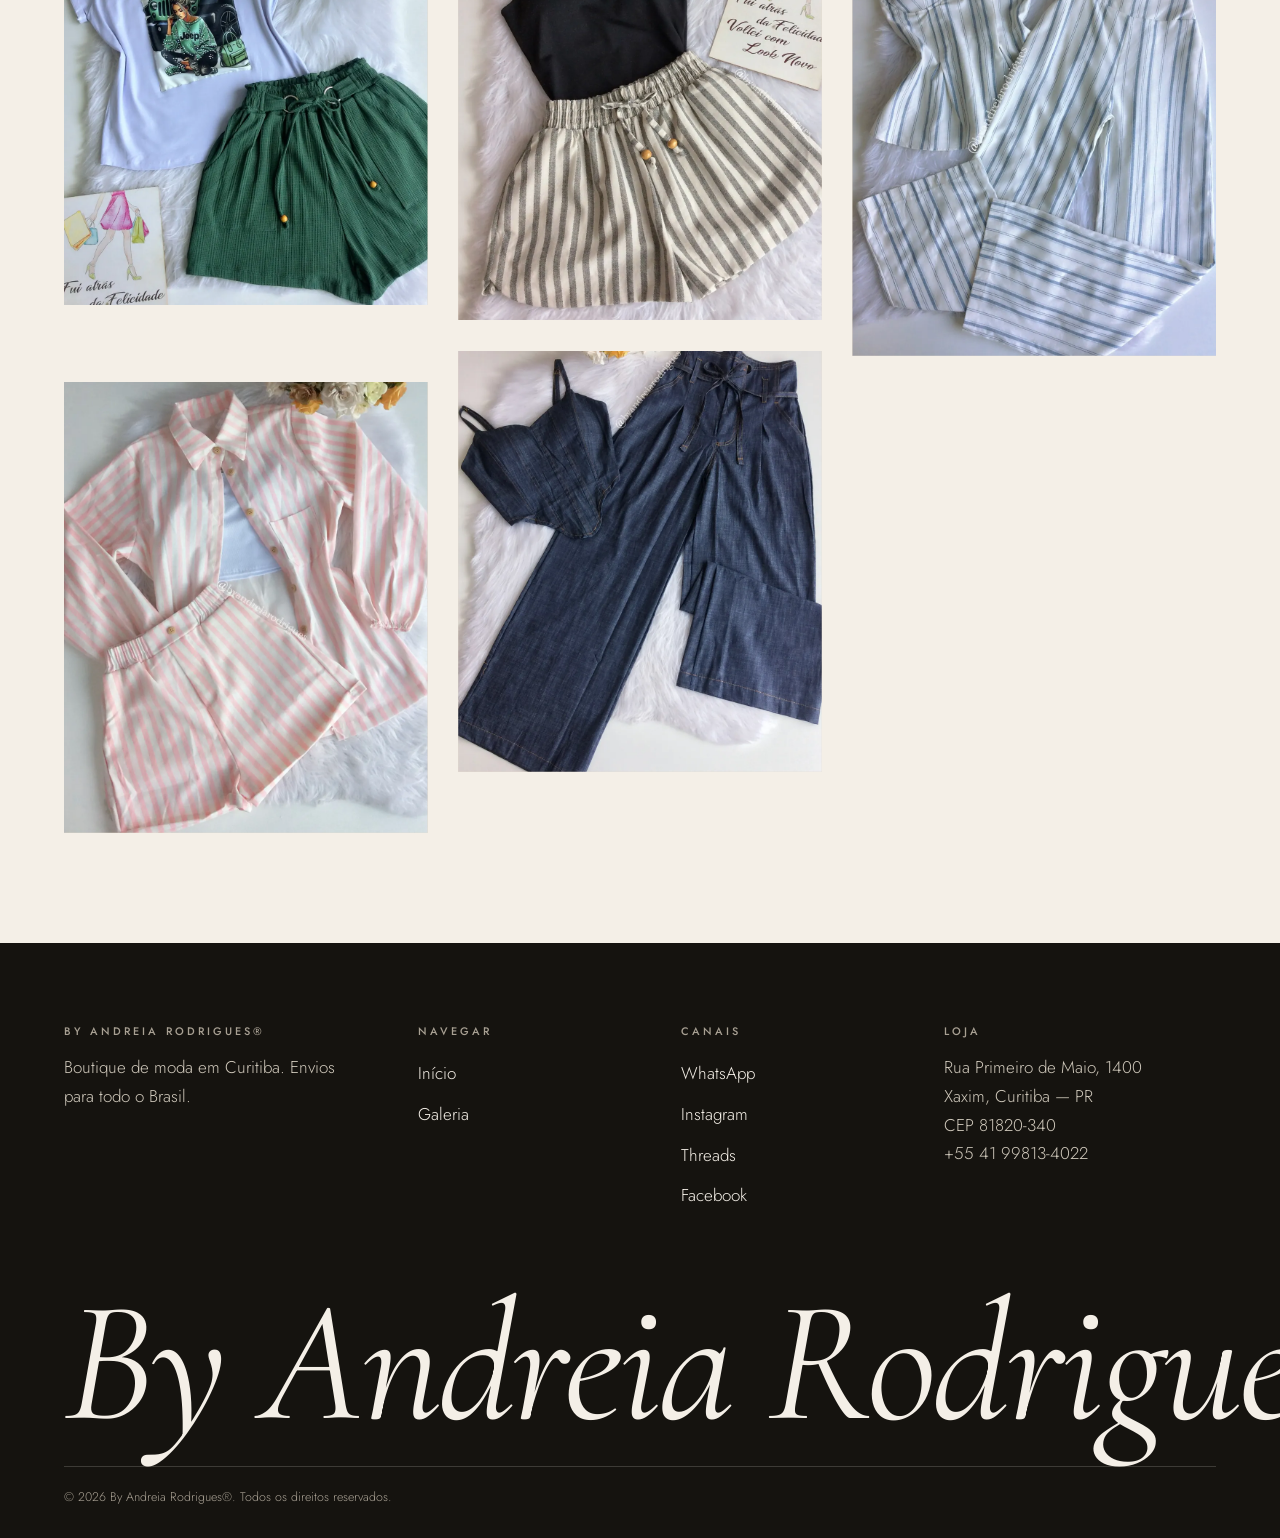
==== commit 3c400ac9: "Add files via upload" ====
--- a/galeria.html
+++ b/galeria.html
@@ -10,6 +10,7 @@
 <link rel="preconnect" href="https://fonts.googleapis.com"><link rel="preconnect" href="https://fonts.gstatic.com" crossorigin>
 <link href="https://fonts.googleapis.com/css2?family=Cormorant+Garamond:ital,wght@0,400;0,500;1,400&family=Jost:wght@300;400;500&display=swap" rel="stylesheet">
 
+<script>(function(h,w){h.className+=' js';var B=w.__bar={need:['main','anim','gal']};try{if(sessionStorage.getItem('bar-intro'))h.className+=' no-intro'}catch(e){}setTimeout(function(){var ok=true,k;for(k=0;k<B.need.length;k++)if(!B[B.need[k]])ok=false;if(!ok||(B.need.length>1&&!document.body.classList.contains('ready')))h.className+=' no-anim'},5000)})(document.documentElement,window)</script>
 <link rel="stylesheet" href="assets/css/style.css"><link rel="stylesheet" href="assets/css/gallery.css">
 <script type="application/ld+json">{"@context":"https://schema.org","@type":"ClothingStore","name":"By Andreia Rodrigues®","telephone":"+55 41 99813-4022","address":{"@type":"PostalAddress","streetAddress":"Rua Primeiro de Maio, 1400","addressLocality":"Curitiba","addressRegion":"PR","postalCode":"81820-340","addressCountry":"BR"},"sameAs":["https://www.instagram.com/byandreiarodrigues/","https://www.threads.com/@byandreiarodrigues","https://www.facebook.com/ByAndreiaRodrigues/"]}</script>
 </head>
@@ -20,31 +21,31 @@
 <button class="bg" aria-label="Abrir menu" aria-expanded="false"><i></i><i></i></button>
 <nav aria-label="Principal"><a href="index.html" data-pg>Início</a><a href="galeria.html" data-pg aria-current="page">Galeria</a></nav></header>
 <main id="main"><div class="gh"><div><p class="eb">Fotografias · By Andreia Rodrigues®</p><h1 class="kin">Galeria</h1></div><p class="n">23 fotografias da boutique. Clique para ampliar e use as setas para navegar.</p></div>
-<div class="mas"><figure><button data-n="01" aria-label="Ampliar: Vestido preto com camisa de poá"><div class="mk"><img src="assets/images/gallery/04.webp" width="1000" height="1243" alt="Vestido preto com camisa de poá" loading="lazy" decoding="async" ></div></button></figure>
-<figure><button data-n="02" aria-label="Ampliar: Conjunto jeans azul"><div class="mk"><img src="assets/images/gallery/02.webp" width="997" height="1300" alt="Conjunto jeans azul" loading="lazy" decoding="async" ></div></button></figure>
-<figure><button data-n="03" aria-label="Ampliar: Saia de poá com jaqueta preta"><div class="mk"><img src="assets/images/gallery/13.webp" width="1000" height="1189" alt="Saia de poá com jaqueta preta" loading="lazy" decoding="async" ></div></button></figure>
-<figure><button data-n="04" aria-label="Ampliar: Vestido floral turquesa"><div class="mk"><img src="assets/images/gallery/06.webp" width="1000" height="1130" alt="Vestido floral turquesa" loading="lazy" decoding="async" ></div></button></figure>
-<figure><button data-n="05" aria-label="Ampliar: Conjunto estampado azul"><div class="mk"><img src="assets/images/gallery/24.webp" width="1000" height="1207" alt="Conjunto estampado azul" loading="lazy" decoding="async" ></div></button></figure>
-<figure><button data-n="06" aria-label="Ampliar: Conjunto listrado em tons neutros"><div class="mk"><img src="assets/images/gallery/03.webp" width="1000" height="1194" alt="Conjunto listrado em tons neutros" loading="lazy" decoding="async" ></div></button></figure>
-<figure class="wide"><button data-n="07" aria-label="Ampliar: Regatas em várias cores"><div class="mk"><img src="assets/images/gallery/11.webp" width="1000" height="1111" alt="Regatas em várias cores" loading="lazy" decoding="async" ></div></button></figure>
-<figure><button data-n="08" aria-label="Ampliar: Camiseta e short rosa"><div class="mk"><img src="assets/images/gallery/19.webp" width="1000" height="1156" alt="Camiseta e short rosa" loading="lazy" decoding="async" ></div></button></figure>
-<figure><button data-n="09" aria-label="Ampliar: Camiseta e short vermelho"><div class="mk"><img src="assets/images/gallery/15.webp" width="1000" height="1075" alt="Camiseta e short vermelho" loading="lazy" decoding="async" ></div></button></figure>
-<figure><button data-n="10" aria-label="Ampliar: Conjunto listrado azul claro"><div class="mk"><img src="assets/images/gallery/25.webp" width="1000" height="1180" alt="Conjunto listrado azul claro" loading="lazy" decoding="async" ></div></button></figure>
-<figure><button data-n="11" aria-label="Ampliar: Conjunto azul claro com estampa floral"><div class="mk"><img src="assets/images/gallery/16.webp" width="1000" height="1225" alt="Conjunto azul claro com estampa floral" loading="lazy" decoding="async" ></div></button></figure>
-<figure><button data-n="12" aria-label="Ampliar: Blusa branca e saia azul de babados"><div class="mk"><img src="assets/images/gallery/20.webp" width="1000" height="1164" alt="Blusa branca e saia azul de babados" loading="lazy" decoding="async" ></div></button></figure>
-<figure><button data-n="13" aria-label="Ampliar: Blusa e saia marrons"><div class="mk"><img src="assets/images/gallery/05.webp" width="1000" height="1119" alt="Blusa e saia marrons" loading="lazy" decoding="async" ></div></button></figure>
-<figure><button data-n="14" aria-label="Ampliar: Camiseta e saia de crochê"><div class="mk"><img src="assets/images/gallery/18.webp" width="1000" height="1146" alt="Camiseta e saia de crochê" loading="lazy" decoding="async" ></div></button></figure>
-<figure class="wide"><button data-n="15" aria-label="Ampliar: Fachada da loja By Andreia Rodrigues com letreiro iluminado"><div class="mk"><img src="assets/images/gallery/01.webp" width="1000" height="1000" alt="Fachada da loja By Andreia Rodrigues com letreiro iluminado" loading="lazy" decoding="async" ></div></button></figure>
-<figure><button data-n="16" aria-label="Ampliar: Conjunto listrado azul"><div class="mk"><img src="assets/images/gallery/12.webp" width="1000" height="1182" alt="Conjunto listrado azul" loading="lazy" decoding="async" ></div></button></figure>
-<figure><button data-n="17" aria-label="Ampliar: Camiseta e short verde"><div class="mk"><img src="assets/images/gallery/22.webp" width="1000" height="1107" alt="Camiseta e short verde" loading="lazy" decoding="async" ></div></button></figure>
-<figure><button data-n="18" aria-label="Ampliar: Conjunto listrado rosa"><div class="mk"><img src="assets/images/gallery/07.webp" width="1000" height="1240" alt="Conjunto listrado rosa" loading="lazy" decoding="async" ></div></button></figure>
-<figure><button data-n="19" aria-label="Ampliar: Camisetas estampadas"><div class="mk"><img src="assets/images/gallery/17.webp" width="1000" height="1165" alt="Camisetas estampadas" loading="lazy" decoding="async" ></div></button></figure>
-<figure><button data-n="20" aria-label="Ampliar: Regata preta e short listrado"><div class="mk"><img src="assets/images/gallery/21.webp" width="1000" height="1165" alt="Regata preta e short listrado" loading="lazy" decoding="async" ></div></button></figure>
-<figure><button data-n="21" aria-label="Ampliar: Top e calça jeans escuros"><div class="mk"><img src="assets/images/gallery/14.webp" width="1000" height="1158" alt="Top e calça jeans escuros" loading="lazy" decoding="async" ></div></button></figure>
-<figure><button data-n="22" aria-label="Ampliar: Camiseta e saia de crochê bege"><div class="mk"><img src="assets/images/gallery/23.webp" width="1000" height="1180" alt="Camiseta e saia de crochê bege" loading="lazy" decoding="async" ></div></button></figure>
-<figure><button data-n="23" aria-label="Ampliar: Conjunto listrado verde e branco"><div class="mk"><img src="assets/images/gallery/08.webp" width="1000" height="1248" alt="Conjunto listrado verde e branco" loading="lazy" decoding="async" ></div></button></figure>
+<div class="mas"><figure><button data-n="01" aria-label="Ampliar: Vestido preto com camisa de poá"><span class="mk"><img src="assets/images/gallery/04.webp" width="1000" height="1243" alt="Vestido preto com camisa de poá" loading="eager" decoding="async"></span></button></figure>
+<figure><button data-n="02" aria-label="Ampliar: Conjunto jeans azul"><span class="mk"><img src="assets/images/gallery/02.webp" width="997" height="1300" alt="Conjunto jeans azul" loading="eager" decoding="async"></span></button></figure>
+<figure><button data-n="03" aria-label="Ampliar: Saia de poá com jaqueta preta"><span class="mk"><img src="assets/images/gallery/13.webp" width="1000" height="1189" alt="Saia de poá com jaqueta preta" loading="eager" decoding="async"></span></button></figure>
+<figure><button data-n="04" aria-label="Ampliar: Vestido floral turquesa"><span class="mk"><img src="assets/images/gallery/06.webp" width="1000" height="1130" alt="Vestido floral turquesa" loading="lazy" decoding="async"></span></button></figure>
+<figure><button data-n="05" aria-label="Ampliar: Conjunto estampado azul"><span class="mk"><img src="assets/images/gallery/24.webp" width="1000" height="1207" alt="Conjunto estampado azul" loading="lazy" decoding="async"></span></button></figure>
+<figure><button data-n="06" aria-label="Ampliar: Conjunto listrado em tons neutros"><span class="mk"><img src="assets/images/gallery/03.webp" width="1000" height="1194" alt="Conjunto listrado em tons neutros" loading="lazy" decoding="async"></span></button></figure>
+<figure class="wide"><button data-n="07" aria-label="Ampliar: Regatas em várias cores"><span class="mk"><img src="assets/images/gallery/11.webp" width="1000" height="1111" alt="Regatas em várias cores" loading="lazy" decoding="async"></span></button></figure>
+<figure><button data-n="08" aria-label="Ampliar: Camiseta e short rosa"><span class="mk"><img src="assets/images/gallery/19.webp" width="1000" height="1156" alt="Camiseta e short rosa" loading="lazy" decoding="async"></span></button></figure>
+<figure><button data-n="09" aria-label="Ampliar: Camiseta e short vermelho"><span class="mk"><img src="assets/images/gallery/15.webp" width="1000" height="1075" alt="Camiseta e short vermelho" loading="lazy" decoding="async"></span></button></figure>
+<figure><button data-n="10" aria-label="Ampliar: Conjunto listrado azul claro"><span class="mk"><img src="assets/images/gallery/25.webp" width="1000" height="1180" alt="Conjunto listrado azul claro" loading="lazy" decoding="async"></span></button></figure>
+<figure><button data-n="11" aria-label="Ampliar: Conjunto azul claro com estampa floral"><span class="mk"><img src="assets/images/gallery/16.webp" width="1000" height="1225" alt="Conjunto azul claro com estampa floral" loading="lazy" decoding="async"></span></button></figure>
+<figure><button data-n="12" aria-label="Ampliar: Blusa branca e saia azul de babados"><span class="mk"><img src="assets/images/gallery/20.webp" width="1000" height="1164" alt="Blusa branca e saia azul de babados" loading="lazy" decoding="async"></span></button></figure>
+<figure><button data-n="13" aria-label="Ampliar: Blusa e saia marrons"><span class="mk"><img src="assets/images/gallery/05.webp" width="1000" height="1119" alt="Blusa e saia marrons" loading="lazy" decoding="async"></span></button></figure>
+<figure><button data-n="14" aria-label="Ampliar: Camiseta e saia de crochê"><span class="mk"><img src="assets/images/gallery/18.webp" width="1000" height="1146" alt="Camiseta e saia de crochê" loading="lazy" decoding="async"></span></button></figure>
+<figure class="wide"><button data-n="15" aria-label="Ampliar: Fachada da loja By Andreia Rodrigues com letreiro iluminado"><span class="mk"><img src="assets/images/gallery/01.webp" width="1000" height="1000" alt="Fachada da loja By Andreia Rodrigues com letreiro iluminado" loading="lazy" decoding="async"></span></button></figure>
+<figure><button data-n="16" aria-label="Ampliar: Conjunto listrado azul"><span class="mk"><img src="assets/images/gallery/12.webp" width="1000" height="1182" alt="Conjunto listrado azul" loading="lazy" decoding="async"></span></button></figure>
+<figure><button data-n="17" aria-label="Ampliar: Camiseta e short verde"><span class="mk"><img src="assets/images/gallery/22.webp" width="1000" height="1107" alt="Camiseta e short verde" loading="lazy" decoding="async"></span></button></figure>
+<figure><button data-n="18" aria-label="Ampliar: Conjunto listrado rosa"><span class="mk"><img src="assets/images/gallery/07.webp" width="1000" height="1240" alt="Conjunto listrado rosa" loading="lazy" decoding="async"></span></button></figure>
+<figure><button data-n="19" aria-label="Ampliar: Camisetas estampadas"><span class="mk"><img src="assets/images/gallery/17.webp" width="1000" height="1165" alt="Camisetas estampadas" loading="lazy" decoding="async"></span></button></figure>
+<figure><button data-n="20" aria-label="Ampliar: Regata preta e short listrado"><span class="mk"><img src="assets/images/gallery/21.webp" width="1000" height="1165" alt="Regata preta e short listrado" loading="lazy" decoding="async"></span></button></figure>
+<figure><button data-n="21" aria-label="Ampliar: Top e calça jeans escuros"><span class="mk"><img src="assets/images/gallery/14.webp" width="1000" height="1158" alt="Top e calça jeans escuros" loading="lazy" decoding="async"></span></button></figure>
+<figure><button data-n="22" aria-label="Ampliar: Camiseta e saia de crochê bege"><span class="mk"><img src="assets/images/gallery/23.webp" width="1000" height="1180" alt="Camiseta e saia de crochê bege" loading="lazy" decoding="async"></span></button></figure>
+<figure><button data-n="23" aria-label="Ampliar: Conjunto listrado verde e branco"><span class="mk"><img src="assets/images/gallery/08.webp" width="1000" height="1248" alt="Conjunto listrado verde e branco" loading="lazy" decoding="async"></span></button></figure>
 </div>
-<div id="lb" role="dialog" aria-modal="true" aria-label="Visualizador de fotografias"><button class="x" aria-label="Fechar">✕</button><button class="pv" aria-label="Foto anterior">←</button><img alt=""><button class="nx" aria-label="Próxima foto">→</button><div class="ct" aria-live="polite"></div></div></main>
+<div id="lb" role="dialog" aria-modal="true" aria-label="Visualizador de fotografias"><button class="x" aria-label="Fechar">✕</button><button class="pv" aria-label="Foto anterior">←</button><img alt="" decoding="async"><button class="nx" aria-label="Próxima foto">→</button><div class="ct" aria-live="polite"></div></div></main>
 <footer><div class="fg">
 <div><h3>By Andreia Rodrigues®</h3><p style="color:#cfc8bb;max-width:28ch">Boutique de moda em Curitiba. Envios para todo o Brasil.</p></div>
 <div><h3>Navegar</h3><ul><li><a href="index.html">Início</a></li><li><a href="galeria.html">Galeria</a></li></ul></div>
@@ -54,7 +55,7 @@
 <div class="copy">© <span id="yr">2026</span> By Andreia Rodrigues®. Todos os direitos reservados.</div></footer>
 <a class="fab" href="https://wa.me/5541998134022" target="_blank" rel="noopener" aria-label="Conversar no WhatsApp"><svg class="ic" viewBox="0 0 24 24" aria-hidden="true"><path d="M3 21l1.6-4.6A8.5 8.5 0 1 1 8 19.6z"/><path d="M9 8.5c0 3.5 3 6.5 6.5 6.5l1-1.5-2-1-1 .8c-1-.4-2-1.4-2.4-2.4l.8-1-1-2z"/></svg></a>
 <button class="top" aria-label="Voltar ao topo">↑</button>
-<script src="assets/js/main.js"></script>
-<script src="assets/js/animations.js"></script>
-<script src="assets/js/gallery.js"></script>
+<script src="assets/js/main.js" defer></script>
+<script src="assets/js/animations.js" defer></script>
+<script src="assets/js/gallery.js" defer></script>
 </body></html>
--- a/assets/css/style.css
+++ b/assets/css/style.css
@@ -1,14 +1,15 @@
-:root{--iv:#f4efe7;--sand:#e8dfd1;--ink:#15130f;--mut:#6a6358;--blue:#8fb0cb;--line:rgba(21,19,15,.16);--serif:"Cormorant Garamond","Times New Roman",serif;--sans:"Jost","Helvetica Neue",Arial,sans-serif;--ease:cubic-bezier(.2,.7,.2,1);--x:cubic-bezier(.77,0,.18,1)}
+:root{--vh:1vh;--iv:#f4efe7;--sand:#e8dfd1;--ink:#15130f;--mut:#6a6358;--blue:#8fb0cb;--line:rgba(21,19,15,.16);--serif:"Cormorant Garamond","Times New Roman",serif;--sans:"Jost","Helvetica Neue",Arial,sans-serif;--ease:cubic-bezier(.2,.7,.2,1);--x:cubic-bezier(.77,0,.18,1)}
+@supports (height:1svh){:root{--vh:1svh}}
 *,*::before,*::after{box-sizing:border-box}
 html{scroll-padding-top:90px;-webkit-text-size-adjust:100%}
 body{margin:0;background:var(--iv);color:var(--ink);font:300 17px/1.7 var(--sans);overflow-x:hidden}
-body.lock{overflow:hidden}
+html.lock{overflow:hidden;scrollbar-gutter:stable}body.lock{overflow:hidden}
 img{display:block;max-width:100%;height:auto}a{color:inherit}
 h1,h2,h3,p{margin:0}h1,h2{font-family:var(--serif);font-weight:400;line-height:.95}
 :focus-visible{outline:2px solid var(--blue);outline-offset:3px}
 .skip{position:absolute;left:-999px;top:8px;background:var(--ink);color:var(--iv);padding:8px 14px;z-index:200}.skip:focus{left:8px}
 .eb{font-size:.7rem;letter-spacing:.3em;text-transform:uppercase;color:var(--mut)}
-.cv{position:fixed;inset:0;z-index:150;background:var(--ink);pointer-events:none;animation:cvIn .9s var(--x) .05s forwards}
+.cv{position:fixed;top:0;left:0;right:0;bottom:0;inset:0;z-index:150;background:var(--ink);pointer-events:none;animation:cvIn .9s var(--x) .05s forwards}
 .cv.go{animation:cvOut .6s var(--x) forwards;pointer-events:all}
 @keyframes cvIn{to{transform:translateY(-100%)}}@keyframes cvOut{from{transform:translateY(100%)}to{transform:none}}
 header{position:fixed;top:0;left:0;right:0;z-index:60;display:flex;justify-content:space-between;align-items:center;padding:calc(14px + env(safe-area-inset-top,0px)) clamp(18px,3.5vw,52px) 12px;background:rgba(244,239,231,.82);-webkit-backdrop-filter:blur(12px);backdrop-filter:blur(12px)}
@@ -23,25 +24,26 @@
 .btn:hover{color:var(--iv)}.btn:hover::before{transform:none}
 .btn.f{background:var(--ink);color:var(--iv)}.btn.f::before{background:var(--blue)}.btn.f:hover{color:var(--ink)}
 .btn.l{border-color:var(--iv);color:var(--iv)}.btn.l::before{background:var(--iv)}.btn.l:hover{color:var(--ink)}
-.rv{opacity:0;transform:translateY(40px);transition:opacity 1.1s,transform 1.1s var(--ease)}.rv.in{opacity:1;transform:none}
-.mk{overflow:hidden;clip-path:inset(0 0 100% 0);transition:clip-path 1.4s var(--x)}.mk.in{clip-path:inset(0)}
-.mk img{width:100%;height:100%;object-fit:cover;transform:scale(1.25);transition:transform 1.8s var(--ease)}.mk.in img{transform:scale(1)}
-.mk:hover img{transform:scale(1.05)}
-.hero{position:relative;height:max(100svh,640px);overflow:hidden}
+.rv{transition:opacity 1.1s,transform 1.1s var(--ease)}.js .rv{opacity:0;transform:translateY(40px)}.js .rv.in{opacity:1;transform:none}
+.mk{overflow:hidden;transition:clip-path 1.4s var(--x)}.js .mk{clip-path:inset(0 0 100% 0)}.js .mk.in{clip-path:inset(0)}.js .mk.in.done{clip-path:none;transition:none}
+.mk img{width:100%;height:100%;object-fit:cover;transition:transform 1.8s var(--ease)}.js .mk img{transform:scale(1.25)}.js .mk.in img{transform:scale(1)}
+@media (hover:hover){.mk:hover img,.js .mk.in:hover img{transform:scale(1.05)}}
+.img-err{background:var(--sand)}img.is-err{opacity:0}
+.hero{position:relative;height:max(calc(100*var(--vh)),640px);overflow:hidden;background:var(--iv);isolation:isolate}
 .hero>*{position:absolute}
-.h-t{font-family:var(--serif);line-height:.8;white-space:nowrap;font-weight:400;opacity:0;transform:translateY(40px);transition:opacity 1.2s,transform 1.4s var(--ease)}
-.h-t1{left:3vw;top:15vh;font-size:min(20vw,33vh);z-index:1;transition-delay:.55s}
-.h-t2{right:3vw;bottom:12vh;font-size:min(14vw,23vh);font-style:italic;z-index:3;color:#fff;mix-blend-mode:difference;transition-delay:.8s}
+.h-t{font-family:var(--serif);line-height:.8;white-space:nowrap;font-weight:400;transition:opacity 1.2s,transform 1.4s var(--ease)}.js .h-t{opacity:0;transform:translateY(40px)}
+.h-t1{left:3vw;top:calc(15*var(--vh));font-size:min(20vw,calc(33*var(--vh)));z-index:1;transition-delay:.55s}
+.h-t2{right:3vw;bottom:calc(12*var(--vh));font-size:min(14vw,calc(23*var(--vh)));font-style:italic;z-index:3;color:#fff;mix-blend-mode:difference;transition-delay:.8s}
 .h-t2 sup{font-size:.22em;vertical-align:top;line-height:3}
-.h-main{left:max(50vw,calc(50% - 6vh));top:13vh;width:min(40vw,57vh);aspect-ratio:3/4;z-index:2;clip-path:inset(100% 0 0 0);transition:clip-path 1.7s var(--x) .15s}
+.h-main{left:max(50vw,calc(50% - calc(6*var(--vh))));top:calc(13*var(--vh));width:min(40vw,calc(57*var(--vh)));aspect-ratio:3/4;z-index:2;transition:clip-path 1.7s var(--x) .15s}.js .h-main{clip-path:inset(100% 0 0 0)}
 .h-main img,.h-f img{width:100%;height:100%;object-fit:cover}
-.h-main img{transform:scale(1.18);transition:transform 2.4s var(--ease) .15s}
-.ready .h-main{clip-path:inset(0)}.ready .h-main img{transform:none}.ready .h-t{opacity:1;transform:none}
-.h-f{z-index:2;opacity:0;transition:opacity 1.2s 1.1s}.ready .h-f{opacity:1}
-.h-f.b{left:6vw;top:50vh;width:min(14vw,21vh);aspect-ratio:4/5}.h-f.c{left:34vw;top:55vh;width:min(13vw,20vh);aspect-ratio:4/5}
-.h-s{z-index:4;font-size:.68rem;letter-spacing:.28em;text-transform:uppercase;opacity:0;transition:opacity 1s 1.3s}.ready .h-s{opacity:1}
-.h-s.a{left:3.5vw;top:calc(11vh + 10px)}.h-s.d{right:3.5vw;top:calc(11vh + 10px);text-align:right}
-.h-cta{left:3.5vw;bottom:6vh;z-index:4;display:flex;gap:12px;opacity:0;transition:opacity 1s 1.4s}.ready .h-cta{opacity:1}
+.h-main img{transition:transform 2.4s var(--ease) .15s}.js .h-main img{transform:scale(1.18)}
+.js.ready .h-main,.ready .h-main{clip-path:inset(0)}.ready .h-main img{transform:none}.ready .h-t{opacity:1;transform:none}
+.h-f{z-index:2;transition:opacity 1.2s 1.1s}.js .h-f{opacity:0}.ready .h-f{opacity:1}
+.h-f.b{left:6vw;top:calc(50*var(--vh));width:min(14vw,calc(21*var(--vh)));aspect-ratio:4/5}.h-f.c{left:34vw;top:calc(55*var(--vh));width:min(13vw,calc(20*var(--vh)));aspect-ratio:4/5}
+.h-s{z-index:4;font-size:.68rem;letter-spacing:.28em;text-transform:uppercase;transition:opacity 1s 1.3s}.js .h-s{opacity:0}.ready .h-s{opacity:1}
+.h-s.a{left:3.5vw;top:calc(calc(11*var(--vh)) + 10px)}.h-s.d{right:3.5vw;top:calc(calc(11*var(--vh)) + 10px);text-align:right}
+.h-cta{left:3.5vw;bottom:calc(6*var(--vh));z-index:4;display:flex;gap:12px;transition:opacity 1s 1.4s}.js .h-cta{opacity:0}.ready .h-cta{opacity:1}
 .mq{overflow:hidden;background:var(--ink);color:var(--iv);padding:22px 0;white-space:nowrap}
 .mq div{display:inline-flex;animation:mq 42s linear infinite}.mq:hover div{animation-play-state:paused}
 .mq span{font:italic 400 clamp(1.8rem,4vw,3.2rem)/1 var(--serif);padding:0 .6em}.mq span::after{content:"✦";font:normal .45em var(--sans);color:var(--blue);margin-left:1.2em;vertical-align:middle}
@@ -61,7 +63,7 @@
 .fan{display:flex;justify-content:center;gap:clamp(8px,1.6vw,22px);margin-bottom:6vw}
 .fan a{display:block;width:clamp(70px,17vw,250px);aspect-ratio:3/4;overflow:hidden;transition:transform .8s var(--ease)}.fan img{width:100%;height:100%;object-fit:cover}
 .fan a:nth-child(1){transform:rotate(-6deg) translateY(20px)}.fan a:nth-child(2){transform:translateY(-14px)}.fan a:nth-child(3){transform:translateY(8px)}.fan a:nth-child(4){transform:rotate(6deg) translateY(26px)}
-.fan:hover a{transform:none}.fan a:hover{transform:translateY(-16px)!important}
+@media (hover:hover){.fan:hover a{transform:none}.fan a:hover{transform:translateY(-16px)!important}}
 .contact{text-align:center}.contact h2{font-size:clamp(2.6rem,6vw,5.4rem);max-width:15ch;margin:16px auto 0}
 .wa{display:flex;align-items:center;justify-content:space-between;gap:20px;max-width:900px;margin:48px auto 18px;padding:34px clamp(22px,4vw,52px);background:var(--ink);color:var(--iv);text-decoration:none;text-align:left;transition:background .5s}
 .wa:hover{background:#243d2c}.wa b{display:block;font:400 clamp(1.7rem,3.6vw,2.7rem)/1.1 var(--serif)}.wa small{font-size:.74rem;letter-spacing:.18em;text-transform:uppercase;opacity:.8}.wa svg{width:48px;height:48px;flex:none}
@@ -79,22 +81,38 @@
 footer address{font-style:normal;color:#cfc8bb}
 .wm{font:italic 400 clamp(3rem,13.5vw,15rem)/.9 var(--serif);margin:70px 0 24px;white-space:nowrap;letter-spacing:-.02em}
 .copy{border-top:1px solid rgba(244,239,231,.18);padding-top:20px;font-size:.78rem;color:#a8a093}
-.fab,.top{position:fixed;z-index:55;display:grid;place-items:center;border-radius:50%;text-decoration:none;transition:transform .4s var(--ease),opacity .4s}
-.fab{right:max(16px,env(safe-area-inset-right,0px));bottom:calc(16px + env(safe-area-inset-bottom,0px));width:58px;height:58px;background:#1f7a45;color:#fff;box-shadow:0 8px 24px rgba(0,0,0,.25)}.fab:hover{transform:scale(1.08)}.fab svg{width:28px;height:28px}
-.top{left:16px;bottom:calc(16px + env(safe-area-inset-bottom,0px));width:48px;height:48px;background:var(--iv);border:1px solid var(--ink);color:var(--ink);cursor:pointer;opacity:0;pointer-events:none}.top.on{opacity:1;pointer-events:all}
+.fab,.top{position:fixed;z-index:55;display:grid;place-items:center;border-radius:50%;text-decoration:none;transition:transform .4s var(--ease),opacity .4s,visibility .4s}
+.fab{right:max(16px,env(safe-area-inset-right,0px));bottom:calc(16px + env(safe-area-inset-bottom,0px));width:58px;height:58px;background:#1f7a45;color:#fff;box-shadow:0 8px 24px rgba(0,0,0,.25)}.fab:hover{transform:scale(1.08)}.fab.off{opacity:0;visibility:hidden;pointer-events:none;transform:scale(.85)}.fab svg{width:28px;height:28px}
+.top{left:max(16px,env(safe-area-inset-left,0px));bottom:calc(16px + env(safe-area-inset-bottom,0px));width:48px;height:48px;background:var(--iv);border:1px solid var(--ink);color:var(--ink);cursor:pointer;opacity:0;pointer-events:none}.top.on{opacity:1;pointer-events:all}.top.rt{left:auto;right:max(16px,env(safe-area-inset-right,0px))}
 @media (max-width:900px){
-.bg{display:block}nav{position:absolute;top:0;left:0;right:0;height:100svh;background:var(--iv);flex-direction:column;justify-content:center;align-items:center;gap:12px;transform:translateY(-100%);transition:transform .7s var(--x);z-index:-1}
-nav a{font:400 2.8rem var(--serif);letter-spacing:0;text-transform:none}header.open nav{transform:none}header.open .bg i:first-child{transform:translateY(4px) rotate(45deg)}header.open .bg i:last-child{transform:translateY(-4px) rotate(-45deg)}
-.h-t1{font-size:27vw;top:14vh;left:4vw}.h-t2{font-size:19vw;bottom:22vh;right:4vw}.h-main{left:19vw;top:21vh;width:60vw;max-height:60vh}
-.h-f.b{left:3vw;top:58vh;width:27vw}.h-f.c{left:auto;right:4vw;top:52vh;width:25vw}.h-s.d{display:none}.h-s.a{top:calc(10vh - 6px)}
-.h-cta{flex-direction:column;right:4vw;left:4vw;bottom:4vh}.h-cta .btn{min-height:48px}
+.bg{display:block}nav{position:absolute;top:0;left:0;right:0;height:100vh;height:100svh;background:var(--iv);flex-direction:column;justify-content:center;align-items:center;gap:12px;transform:translateY(-100%);visibility:hidden;transition:transform .7s var(--x),visibility 0s .7s;z-index:-1}
+nav a{font:400 2.8rem var(--serif);letter-spacing:0;text-transform:none}header.open nav{transform:none;visibility:visible;transition-delay:0s}header.open .bg i:first-child{transform:translateY(4px) rotate(45deg)}header.open .bg i:last-child{transform:translateY(-4px) rotate(-45deg)}
+.h-t1{font-size:27vw;top:calc(14*var(--vh));left:4vw}.h-t2{font-size:19vw;bottom:calc(22*var(--vh));right:4vw}.h-main{left:19vw;top:calc(21*var(--vh));width:60vw;max-height:calc(60*var(--vh))}
+.h-f.b{left:3vw;top:calc(58*var(--vh));width:27vw}.h-f.c{left:auto;right:4vw;top:calc(52*var(--vh));width:25vw}.h-s.d{display:none}.h-s.a{top:calc(calc(10*var(--vh)) - 6px)}
+.h-cta{flex-direction:column;right:4vw;left:4vw;bottom:calc(4*var(--vh) + env(safe-area-inset-bottom,0px))}.h-cta .btn{min-height:48px}
 .looks .l1{grid-column:1/8}.l2{grid-column:6/13;margin-top:6vw}.l3{grid-column:1/7;margin-top:0}.l4{grid-column:7/13;margin-top:10vw}.l5{grid-column:3/10;margin-top:0}
 .about,.loc{grid-template-columns:1fr}.soc{grid-template-columns:1fr}.wa{flex-direction:column;align-items:flex-start}.fg{grid-template-columns:1fr 1fr}}
 @media (max-width:520px){.fg{grid-template-columns:1fr}}
-@media (prefers-reduced-motion:reduce){*,*::before,*::after{animation-duration:.01ms!important;animation-iteration-count:1!important;transition-duration:.01ms!important;transition-delay:0s!important}.rv,.h-t,.h-f,.h-s,.h-cta{opacity:1;transform:none}.mk,.h-main{clip-path:none}.mk img,.h-main img{transform:none}.cv{display:none}}
-#intro{position:fixed;inset:0;z-index:170;background:var(--ink);color:var(--iv);display:grid;place-items:center;transition:transform 1.1s var(--x)}#intro.out{transform:translateY(-100%)}
+@media (prefers-reduced-motion:reduce){*,*::before,*::after{animation-duration:.01ms!important;animation-iteration-count:1!important;transition-duration:.01ms!important;transition-delay:0s!important}.rv,.h-t,.h-f,.h-s,.h-cta{opacity:1!important;transform:none!important}.mk,.h-main{clip-path:none!important}.mk img,.h-main img{transform:none!important}.cv{display:none}}
+#intro{position:fixed;top:0;left:0;right:0;bottom:0;inset:0;z-index:170;background:var(--ink);color:var(--iv);display:grid;place-items:center;transition:transform 1.1s var(--x)}#intro.out{transform:translateY(-100%)}
 #intro .nm{font:400 clamp(2.2rem,7.5vw,6rem)/1 var(--serif);display:flex;flex-wrap:wrap;justify-content:center;gap:0 .3em;padding:0 20px;text-align:center}
 #intro .wd{white-space:nowrap;display:inline-block;overflow:hidden;padding-bottom:.12em}#intro i{display:inline-block;font-style:italic;transform:translateY(105%);animation:iu 1s var(--ease) forwards}
 #intro small{display:block;text-align:center;margin-top:20px;font-size:.68rem;letter-spacing:.42em;text-transform:uppercase;color:var(--blue);opacity:0;animation:fi 1s 1.1s forwards}
 @keyframes iu{to{transform:none}}@keyframes fi{to{opacity:1}}
 @media (prefers-reduced-motion:reduce){#intro{display:none}}
+
+/* ===== v3: rede de segurança — se o JS falhar, tudo fica visível ===== */
+.no-anim .rv,.no-anim .h-t,.no-anim .h-f,.no-anim .h-s,.no-anim .h-cta{opacity:1!important;transform:none!important}
+.no-anim .mk,.no-anim .h-main{clip-path:none!important}
+.no-anim .mk img,.no-anim .h-main img{transform:none!important}
+.no-anim .kin .w{opacity:1!important}
+.no-anim .cv,.no-anim #intro{display:none!important}
+/* ===== v3: reserva de espaço para navegadores sem aspect-ratio (iOS < 15) ===== */
+@supports not (aspect-ratio:1/1){
+.h-main::before,.h-f::before,.looks .mk::before,.loc .mk::before,.fan a::before,.stack::before{content:"";display:block}
+.h-main::before,.looks .mk::before,.fan a::before{padding-top:133.33%}.h-f::before{padding-top:125%}.loc .mk::before{padding-top:82.5%}.stack::before{padding-top:115%}
+.loc .mk,.fan a{position:relative}
+.h-main>div,.h-f>div,.looks .mk>img,.loc .mk>img,.fan a>img{position:absolute;top:0;left:0}}
+/* ===== v3: primeira tela no celular — título sem ser coberto e rótulo fora do cabeçalho ===== */
+@media (max-width:900px){.h-s.a{top:max(calc(10*var(--vh) - 6px),calc(76px + env(safe-area-inset-top,0px)))}}
+@media (max-width:600px){.h-main{top:calc(14*var(--vh) + 21.6vw)}}
--- a/assets/css/gallery.css
+++ b/assets/css/gallery.css
@@ -3,17 +3,22 @@
 .mas{columns:3;column-gap:clamp(14px,2.4vw,36px);padding:40px clamp(20px,5vw,72px) 110px;max-width:1600px;margin:0 auto}
 .mas figure{break-inside:avoid;margin:0 0 clamp(14px,2.4vw,36px);position:relative;background:var(--sand)}
 .mas figure:nth-of-type(3n+2){margin-top:clamp(40px,8vw,130px)}.mas figure:nth-of-type(4n+1){margin-bottom:clamp(40px,6vw,100px)}
-.mas .mk{display:block}.mas button{display:block;width:100%;padding:0;border:0;background:none;cursor:zoom-in;position:relative}
+.mas .mk{display:block;background:var(--sand)}.mas button{display:block;width:100%;padding:0;border:0;background:none;cursor:zoom-in;position:relative}
 .mas .mk img{height:auto}
-.mas figure:not(.wide) .mk:hover img{transform:scale(1.06)}
+@media (hover:hover){.mas figure:not(.wide) .mk:hover img{transform:scale(1.06)}}
 .mas button::after{content:attr(data-n);position:absolute;left:14px;bottom:10px;color:#fff;font:italic 400 1.5rem var(--serif);opacity:0;transform:translateY(8px);transition:.5s var(--ease);text-shadow:0 1px 8px rgba(0,0,0,.45)}
 .mas button:hover::after,.mas button:focus-visible::after{opacity:1;transform:none}
 .mas .wide{column-span:all;margin:clamp(30px,6vw,90px) 0}.mas .wide .mk{aspect-ratio:21/9}.mas .wide img{height:100%;object-fit:cover}
-#lb{position:fixed;inset:0;z-index:180;background:rgba(15,13,11,.96);display:none;align-items:center;justify-content:center;padding:70px 76px 64px;touch-action:pan-y}
-#lb.open{display:flex}#lb img{max-width:100%;max-height:100%;object-fit:contain;animation:lbf .5s var(--ease)}
+#lb{position:fixed;top:0;left:0;right:0;bottom:0;inset:0;z-index:180;background:rgba(15,13,11,.96);display:none;align-items:center;justify-content:center;padding:70px 76px 64px;touch-action:none;overscroll-behavior:contain}
+#lb.open{display:flex}#lb img{max-width:100%;max-height:100%;min-height:0;object-fit:contain;animation:lbf .5s var(--ease)}#lb.err img{opacity:0}#lb.err .ct::after{content:" · não foi possível carregar esta foto";font-size:.8em}
 @keyframes lbf{from{opacity:0;transform:scale(.98)}to{opacity:1;transform:none}}
-#lb button{position:absolute;background:none;border:1px solid rgba(255,255,255,.4);color:#fff;width:52px;height:52px;border-radius:50%;font-size:1.3rem;cursor:pointer;transition:.3s}#lb button:hover{background:#fff;color:#000}
+#lb button{position:absolute;background:none;border:1px solid rgba(255,255,255,.4);color:#fff;width:52px;height:52px;border-radius:50%;font-size:1.3rem;cursor:pointer;transition:.3s}@media (hover:hover){#lb button:hover{background:#fff;color:#000}}
 #lb .x{top:calc(14px + env(safe-area-inset-top,0px));right:16px}#lb .pv{left:14px;top:50%}#lb .nx{right:14px;top:50%}
-#lb .ct{position:absolute;bottom:calc(20px + env(safe-area-inset-bottom,0px));left:0;right:0;text-align:center;color:#d0c9bc;font:italic 1.3rem var(--serif);letter-spacing:.1em}
+#lb .ct{pointer-events:none;position:absolute;bottom:calc(20px + env(safe-area-inset-bottom,0px));left:0;right:0;text-align:center;color:#d0c9bc;font:italic 1.3rem var(--serif);letter-spacing:.1em}
 @media (max-width:900px){.mas{columns:2}.gh{grid-template-columns:1fr}.gh .n{text-align:left}.mas figure:nth-of-type(3n+2){margin-top:0}.mas figure:nth-of-type(2n){margin-top:36px}.mas .wide .mk{aspect-ratio:4/3}#lb{padding:70px 10px 70px}#lb .pv,#lb .nx{top:auto;bottom:calc(10px + env(safe-area-inset-bottom,0px))}#lb .pv{left:16px}#lb .nx{right:16px}}
 @media (max-width:520px){.mas{column-gap:12px}.mas figure{margin-bottom:12px}}
+
+@media (prefers-reduced-motion:reduce){#lb img{animation:none}}
+.no-anim #lb img{animation:none}
+@supports not (aspect-ratio:1/1){.mas .wide .mk{position:relative}.mas .wide .mk::before{content:"";display:block;padding-top:42.86%}.mas .wide .mk>img{position:absolute;top:0;left:0}}
+@supports not (aspect-ratio:1/1){@media (max-width:900px){.mas .wide .mk::before{padding-top:75%}}}
